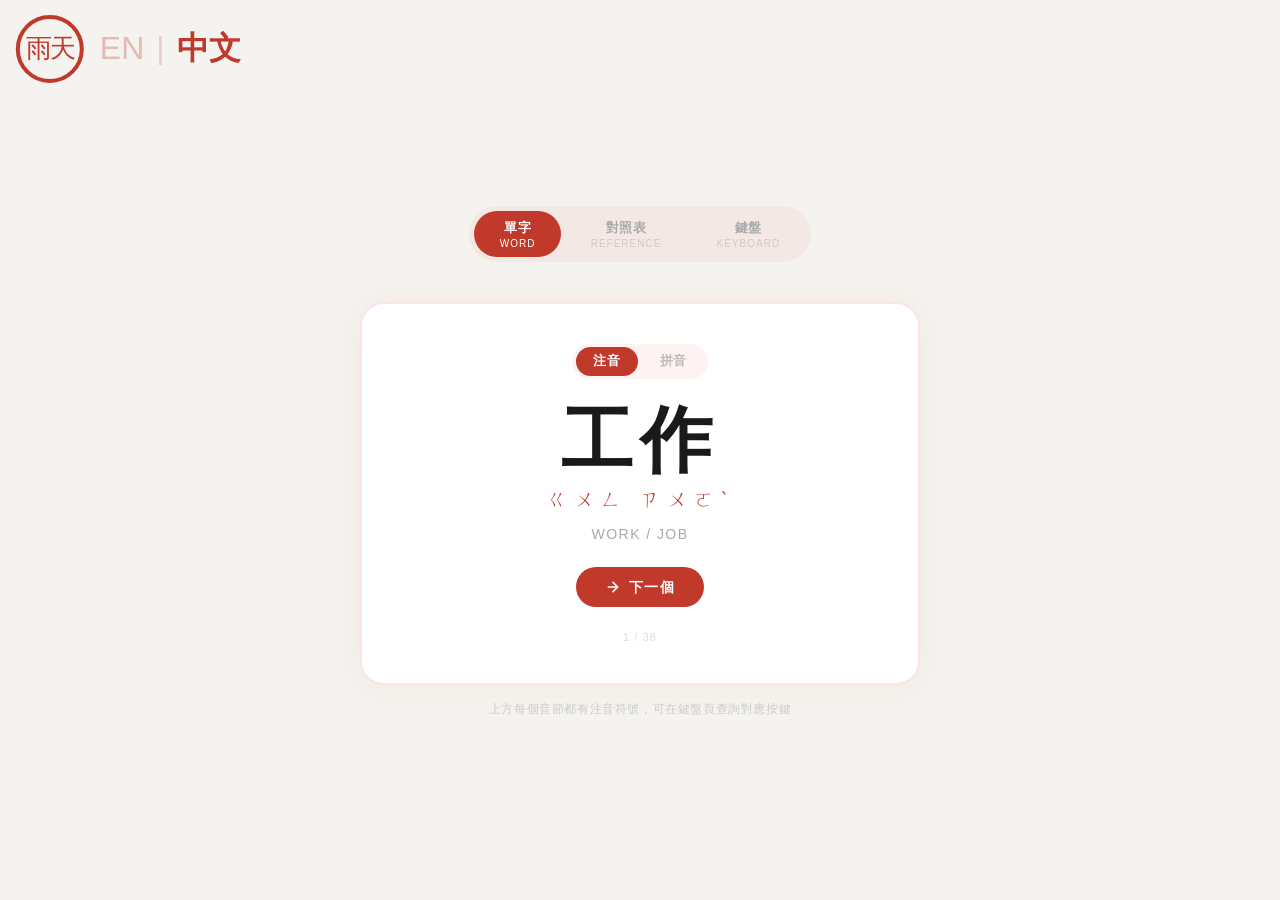
==== learn.html @ 0af5fc75 "changes 2, added learning" ====
<!DOCTYPE html>
<html lang="zh-TW">
<head>
  <meta charset="UTF-8" />
  <meta name="viewport" content="width=device-width, initial-scale=1.0" />
  <title>雨天 — Learn</title>
  <link rel="stylesheet" href="style.css" />
  <link rel="stylesheet" href="learn.css" />
</head>
<body>
  <script>
    if (sessionStorage.getItem('theme') === 'dark') document.body.classList.add('dark');
  </script>

  <div id="app">

    <!-- ── TOP NAV ── -->
    <div id="topnav" class="topnav-scaled">
      <a href="index.html" id="logo-mark">雨天</a>
      <div id="lang-toggle">
        <span id="toggle-en">EN</span>
        <span class="divider">|</span>
        <span id="toggle-zh">中文</span>
      </div>
    </div>

    <!-- ── SECTION TABS ── -->
    <nav id="learn-tabs">
      <button class="tab-btn active" data-tab="word">
        <span class="tab-zh">單字</span>
        <span class="tab-en">Word</span>
      </button>
      <button class="tab-btn" data-tab="table">
        <span class="tab-zh">對照表</span>
        <span class="tab-en">Reference</span>
      </button>
      <button class="tab-btn" data-tab="keyboard">
        <span class="tab-zh">鍵盤</span>
        <span class="tab-en">Keyboard</span>
      </button>
    </nav>

    <!-- ══════════════════════════════════════
         TAB 1 — WORD EXPLORER
    ══════════════════════════════════════ -->
    <section id="tab-word" class="tab-panel active">

      <div id="word-card">

        <div id="word-notation-toggle">
          <button class="notation-btn active" data-mode="zhuyin">注音</button>
          <button class="notation-btn" data-mode="pinyin">拼音</button>
        </div>

        <div id="word-display-area">
          <div id="word-chars"></div>
          <div id="word-notation"></div>
          <div id="word-meaning"></div>
        </div>

        <div id="word-actions">
          <button id="btn-next-word">
            <svg width="16" height="16" viewBox="0 0 24 24" fill="none" stroke="currentColor" stroke-width="2.5" stroke-linecap="round" stroke-linejoin="round"><path d="M5 12h14M12 5l7 7-7 7"/></svg>
            <span id="next-label">Next Word</span>
          </button>
        </div>

        <div id="word-counter"></div>
      </div>

      <!-- mini zhuyin key legend below card -->
      <div id="word-hint">
        <span id="word-hint-label">Each syllable shown above has a Zhuyin symbol — find it on the keyboard tab</span>
      </div>

    </section>

    <!-- ══════════════════════════════════════
         TAB 2 — ZHUYIN ↔ QWERTY TABLE
    ══════════════════════════════════════ -->
    <section id="tab-table" class="tab-panel">

      <div id="table-header">
        <h2 id="table-title">注音 / QWERTY Reference</h2>
        <p id="table-subtitle">Every Zhuyin symbol and its keyboard key</p>
      </div>

      <div id="zhuyin-table-wrap">

        <div class="zy-group">
          <div class="zy-group-label" id="label-initials">Initials 聲母</div>
          <div class="zy-grid" id="grid-initials"></div>
        </div>

        <div class="zy-group">
          <div class="zy-group-label" id="label-medials">Medials 介母</div>
          <div class="zy-grid" id="grid-medials"></div>
        </div>

        <div class="zy-group">
          <div class="zy-group-label" id="label-finals">Finals 韻母</div>
          <div class="zy-grid" id="grid-finals"></div>
        </div>

        <div class="zy-group">
          <div class="zy-group-label" id="label-tones">Tones 聲調</div>
          <div class="zy-grid" id="grid-tones"></div>
        </div>

      </div>
    </section>

    <!-- ══════════════════════════════════════
         TAB 3 — KEYBOARD OVERLAY
    ══════════════════════════════════════ -->
    <section id="tab-keyboard" class="tab-panel">

      <div id="keyboard-header">
        <h2 id="kb-title">Zhuyin Keyboard Layout</h2>
        <p id="kb-subtitle">Standard Zhuyin input — as seen on a Taiwanese keyboard</p>
      </div>

      <div id="keyboard-wrap">
        <div id="keyboard"></div>
      </div>

      <div id="kb-legend">
        <span class="kb-legend-item"><span class="kb-dot kb-dot-zh"></span><span id="legend-zh">Zhuyin</span></span>
        <span class="kb-legend-item"><span class="kb-dot kb-dot-qwerty"></span><span id="legend-qwerty">QWERTY</span></span>
        <span class="kb-legend-item"><span class="kb-dot kb-dot-tone"></span><span id="legend-tone">Tone key</span></span>
      </div>

    </section>

  </div><!-- /#app -->

  <script src="learn.js"></script>
</body>
</html>
---- style.css ----
/* ─────────────────────────────────────────────
   1. RESET
───────────────────────────────────────────── */
* {
  margin: 0;
  padding: 0;
  box-sizing: border-box;
}

body {
  background: #f5f3ef;
  font-family: -apple-system, BlinkMacSystemFont, "Segoe UI", sans-serif;
}

/* ─────────────────────────────────────────────
   2. APP CONTAINER
───────────────────────────────────────────── */
#app {
  min-height: 100vh;
  background: #f5f3ef;
  display: flex;
  flex-direction: column;
  align-items: center;
  justify-content: center;
  position: relative;
  overflow: clip;
  width: 100%;
}

/* ─────────────────────────────────────────────
   3. TOP NAV (logo + language toggle, top left)
───────────────────────────────────────────── */
#topnav {
  position: absolute;
  top: 2rem;
  left: 4.5rem;
  display: flex;
  align-items: center;
  gap: 0.5rem;
  z-index: 10;
}

#topnav.topnav-scaled {
  scale: 2; /*1.5*/
}
#logo-mark {
  width: 34px;
  height: 34px;
  border: 2px solid #c0392b;
  border-radius: 50%;
  display: flex;
  align-items: center;
  justify-content: center;
  font-size: 13px;
  color: #c0392b;
  font-weight: 500;
  letter-spacing: -1px;
  text-decoration: none;
}

#lang-toggle {
  color: #c0392b;  /* add this if missing */
  cursor: pointer;
  display: flex;
  align-items: center;
  user-select: none;
}

#lang-toggle span:not(.divider) {
  opacity: 0.3;
  transition: opacity 0.2s ease, transform 0.2s ease;
  display: inline-block;
}

#lang-toggle span.active {
  opacity: 1;
  font-weight: 700;
}

#lang-toggle .divider {
  margin: 0 6px;
  opacity: 0.2;
  cursor: default;
}

#lang-toggle span:not(.active):not(.divider):hover {
  opacity: 0.65;
  transform: translateY(-2px);
}
/* ─────────────────────────────────────────────
   4. SETTINGS BUTTON (gear icon, top right)
───────────────────────────────────────────── */
#btn-settings {
  position: fixed;
  top: 1.5rem;
  right: 2.5rem;
  background: transparent;
  border: none;
  cursor: pointer;
  z-index: 999;
  padding: 0.4rem;
  display: flex;
  align-items: center;
  justify-content: center;
  transition: transform 0.2s ease;
  scale: 1.5;
}

#btn-settings svg {
  width: 26px;
  height: 26px;
  pointer-events: none;
  transition: transform 0.2s ease;
}

#btn-settings:hover {
  background: transparent;
}

#btn-settings:hover svg {
  transform: /*scale(1.35)*/ rotate(90deg);
}

/* ─────────────────────────────────────────────
   5. SETTINGS MENU (dropdown panel)
───────────────────────────────────────────── */
#settings-menu {
  position: fixed;
  top: 4.5rem;
  right: 2.5rem;
  background: white;
  border: 3.5px solid #c0392b;
  border-radius: 16px;
  padding: 0.75rem 1rem;
  z-index: 998;
  min-width: 180px;
  display: none;
  flex-direction: column;
  gap: 0.5rem;
}

#settings-menu.open {
  display: flex;
}

.settings-item {
  display: flex;
  align-items: center;
  justify-content: space-between;
  font-size: 13px;
  font-family: -apple-system, BlinkMacSystemFont, "Segoe UI", sans-serif;
  color: #c0392b;
  font-weight: 500;
  letter-spacing: 0.05em;
}

/* ─────────────────────────────────────────────
   6. TOGGLE SWITCH (inside settings menu)
───────────────────────────────────────────── */
.toggle {
  position: relative;
  display: inline-block;
  width: 36px;
  height: 20px;
}

.toggle input {
  opacity: 0;
  width: 0;
  height: 0;
}

.slider {
  position: absolute;
  cursor: pointer;
  top: 0; left: 0; right: 0; bottom: 0;
  background: #ddd;
  border-radius: 20px;
  transition: 0.2s;
}

.slider:before {
  position: absolute;
  content: "";
  height: 14px;
  width: 14px;
  left: 3px;
  bottom: 3px;
  background: white;
  border-radius: 50%;
  transition: 0.2s;
}

.toggle input:checked + .slider {
  background: #c0392b;
}

.toggle input:checked + .slider:before {
  transform: translateX(16px);
}

/* ─────────────────────────────────────────────
   7. CENTER CONTENT (title + subtitle)
───────────────────────────────────────────── */
#center {
  display: flex;
  flex-direction: column;
  align-items: center;
  gap: 0.65rem;
  z-index: 5;
  scale: 1.65;
}

#title-line {
  font-size: clamp(5.5rem, 9vw, 15.5rem);
  font-weight: 700;
  color: #c0392b;
  letter-spacing: -0.01em;
  line-height: 1;
  display: flex;
  align-items: center;
  min-height: 1.1em;
}

#cursor {
  display: inline-block;
  width: 3px;
  height: 1em;
  background: #c0392b;
  margin-left: 4px;
  animation: blink 0.9s step-end infinite;
  vertical-align: middle;
}

@keyframes blink {
  0%, 100% { opacity: 1; }
  50%       { opacity: 0; }
}

#subtitle {
  font-size: clamp(0.78rem, 1.5vw, 1.32rem);
  color: #888;
  letter-spacing: 0.12em;
  text-transform: uppercase;
  font-weight: 400;
  margin-top: 0.1rem;
}

/* ─────────────────────────────────────────────
   8. LEARN / WRITE SPLIT BUTTON
───────────────────────────────────────────── */
#action-btn {
  display: flex;
  border: 2px solid white;
  border-radius: 60px;
  overflow: hidden;
  background: #c0392b;
  margin-top: 1.2rem;
}

.btn-half {
  padding: 0.75rem 2.8rem;
  font-size: clamp(0.85rem, 1.5vw, 1rem);
  font-weight: 600;
  color: white;
  background: transparent;
  border: none;
  cursor: pointer;
  letter-spacing: 0.13em;
  text-transform: uppercase;
  transition: background 0.18s;
}

.btn-half:hover  { background: rgba(255, 255, 255, 0.15); }
.btn-half:active { background: rgba(255, 255, 255, 0.25); }

.btn-divider {
  width: 2px;
  background: rgba(255, 255, 255, 0.6);
  flex-shrink: 0;
}

/* ─────────────────────────────────────────────
   9. DANMAKU — floating background phrases
   injected by main.js, travel right to left
───────────────────────────────────────────── */
.float-phrase {
  position: absolute;
  white-space: nowrap;
  font-size: 2.5rem;
  color: black;
  font-weight: 400;
  pointer-events: none;
  z-index: 1;
  left: 0;
}
/* ─────────────────────────────────────────────
   10. DARK MODE
───────────────────────────────────────────── */
body.dark {
  background: #1a1a1a;
}

body.dark #app {
  background: #1a1a1a;
}

body.dark #logo-mark {
  border-color: #e05a4a;
  color: #e05a4a;
}

body.dark #lang-toggle {
  color: #e05a4a;
}

body.dark #btn-settings svg {
  stroke: #e05a4a;
}

body.dark #settings-menu {
  background: #2a2a2a;
  border-color: #e05a4a;
}

body.dark .settings-item {
  color: #e05a4a;
}

body.dark #title-line {
  color: #e05a4a;
}

body.dark #cursor {
  background: #e05a4a;
}

body.dark #subtitle {
  color: #666;
}

body.dark #action-btn {
  background: #e05a4a;
  border-color: #1a1a1a;
}

body.dark .float-phrase {
  color: #fff;
}

body.dark #center {
  color: #e05a4a;
}
body.dark #lang-toggle span.active {
  color: #e05a4a;
}
/* ─────────────────────────────────────────────
   11. SETTINGS EXTRAS
───────────────────────────────────────────── */
.settings-item-col {
  flex-direction: column;
  align-items: flex-start;
  gap: 0.5rem;
}

#timer-pills {
  display: flex;
  gap: 0.4rem;
}

.timer-pill {
  padding: 0.2rem 0.6rem;
  font-size: 12px;
  font-weight: 500;
  border: 1.5px solid #ddd;
  border-radius: 20px;
  background: transparent;
  color: #aaa;
  cursor: pointer;
  transition: all 0.18s;
}

.timer-pill.active {
  border-color: #c0392b;
  color: #c0392b;
}

.timer-pill:hover {
  border-color: #c0392b;
  color: #c0392b;
}

body.dark .timer-pill {
  border-color: #444;
  color: #666;
}

body.dark .timer-pill.active {
  border-color: #e05a4a;
  color: #e05a4a;
}
---- learn.css ----
/* ─────────────────────────────────────────────
   learn.css  —  雨天 Learn Page
───────────────────────────────────────────── */

/* ── 1. PAGE LAYOUT ── */
#app {
  min-height: 100vh;
  display: flex;
  flex-direction: column;
  align-items: center;
  padding-bottom: 4rem;
}

/* ── 2. SECTION TABS ── */
#learn-tabs {
  display: flex;
  gap: 0.25rem;
  margin-top: 5.5rem;
  margin-bottom: 2.5rem;
  background: rgba(192, 57, 43, 0.06);
  border-radius: 60px;
  padding: 0.3rem;
}

.tab-btn {
  background: transparent;
  border: none;
  border-radius: 50px;
  padding: 0.5rem 1.6rem;
  cursor: pointer;
  display: flex;
  flex-direction: column;
  align-items: center;
  gap: 1px;
  transition: background 0.18s, color 0.18s;
}

.tab-btn .tab-zh {
  font-size: 13px;
  font-weight: 600;
  color: #aaa;
  letter-spacing: 0.05em;
  transition: color 0.18s;
}

.tab-btn .tab-en {
  font-size: 10px;
  font-weight: 400;
  color: #ccc;
  letter-spacing: 0.1em;
  text-transform: uppercase;
  transition: color 0.18s;
}

.tab-btn.active {
  background: #c0392b;
}

.tab-btn.active .tab-zh,
.tab-btn.active .tab-en {
  color: white;
}

.tab-btn:not(.active):hover .tab-zh { color: #c0392b; }
.tab-btn:not(.active):hover .tab-en { color: #c0392b; }

/* ── 3. TAB PANELS ── */
.tab-panel {
  display: none;
  width: 100%;
  max-width: 900px;
  padding: 0 1.5rem;
  animation: fadeUp 0.25s ease;
}

.tab-panel.active {
  display: flex;
  flex-direction: column;
  align-items: center;
}

@keyframes fadeUp {
  from { opacity: 0; transform: translateY(12px); }
  to   { opacity: 1; transform: translateY(0); }
}

/* ══════════════════════════════════════
   TAB 1 — WORD EXPLORER
══════════════════════════════════════ */

#word-card {
  background: white;
  border-radius: 24px;
  border: 2px solid rgba(192, 57, 43, 0.12);
  padding: 2.5rem 3rem;
  display: flex;
  flex-direction: column;
  align-items: center;
  gap: 1.5rem;
  width: 100%;
  max-width: 560px;
  position: relative;
  box-shadow: 0 2px 32px rgba(192, 57, 43, 0.06);
}

/* notation toggle */
#word-notation-toggle {
  display: flex;
  gap: 0.25rem;
  background: rgba(192, 57, 43, 0.06);
  border-radius: 50px;
  padding: 0.2rem;
}

.notation-btn {
  background: transparent;
  border: none;
  padding: 0.35rem 1.1rem;
  border-radius: 40px;
  font-size: 13px;
  font-weight: 600;
  color: #bbb;
  cursor: pointer;
  letter-spacing: 0.05em;
  transition: all 0.18s;
}

.notation-btn.active {
  background: #c0392b;
  color: white;
}

.notation-btn:not(.active):hover { color: #c0392b; }

/* word display */
#word-display-area {
  display: flex;
  flex-direction: column;
  align-items: center;
  gap: 0.6rem;
  min-height: 140px;
  justify-content: center;
}

#word-chars {
  font-size: 4.5rem;
  font-weight: 700;
  color: #1a1a1a;
  letter-spacing: 0.1em;
  line-height: 1;
  transition: opacity 0.2s;
}

#word-notation {
  font-size: 1.25rem;
  color: #c0392b;
  font-weight: 500;
  letter-spacing: 0.35em;
  transition: opacity 0.2s;
}

#word-meaning {
  font-size: 0.88rem;
  color: #aaa;
  letter-spacing: 0.1em;
  text-transform: uppercase;
  font-weight: 400;
  margin-top: 0.25rem;
}

/* actions */
#word-actions {
  display: flex;
  gap: 0.75rem;
}

#btn-next-word {
  display: flex;
  align-items: center;
  gap: 0.5rem;
  padding: 0.65rem 1.8rem;
  background: #c0392b;
  color: white;
  border: none;
  border-radius: 50px;
  font-size: 0.88rem;
  font-weight: 600;
  letter-spacing: 0.1em;
  text-transform: uppercase;
  cursor: pointer;
  transition: background 0.18s, transform 0.12s;
}

#btn-next-word:hover  { background: #a93226; }
#btn-next-word:active { transform: scale(0.97); }

#word-counter {
  font-size: 11px;
  color: #ddd;
  letter-spacing: 0.1em;
}

#word-hint {
  margin-top: 1rem;
  font-size: 12px;
  color: #ccc;
  letter-spacing: 0.05em;
  text-align: center;
  max-width: 420px;
}

/* ══════════════════════════════════════
   TAB 2 — REFERENCE TABLE
══════════════════════════════════════ */

#table-header {
  text-align: center;
  margin-bottom: 2rem;
}

#table-title {
  font-size: 1.4rem;
  font-weight: 700;
  color: #c0392b;
  letter-spacing: 0.05em;
}

#table-subtitle {
  font-size: 12px;
  color: #bbb;
  letter-spacing: 0.12em;
  text-transform: uppercase;
  margin-top: 0.4rem;
}

#zhuyin-table-wrap {
  display: flex;
  flex-direction: column;
  gap: 2rem;
  width: 100%;
}

.zy-group {
  display: flex;
  flex-direction: column;
  gap: 0.75rem;
}

.zy-group-label {
  font-size: 11px;
  font-weight: 600;
  letter-spacing: 0.2em;
  text-transform: uppercase;
  color: #c0392b;
  opacity: 0.6;
  padding-left: 0.25rem;
  border-left: 2px solid #c0392b;
  padding-left: 0.6rem;
}

.zy-grid {
  display: flex;
  flex-wrap: wrap;
  gap: 0.5rem;
}

.zy-cell {
  display: flex;
  flex-direction: column;
  align-items: center;
  justify-content: center;
  width: 58px;
  height: 64px;
  background: white;
  border: 1.5px solid rgba(192, 57, 43, 0.1);
  border-radius: 10px;
  cursor: default;
  transition: border-color 0.15s, transform 0.12s, box-shadow 0.15s;
  gap: 2px;
}

.zy-cell:hover {
  border-color: #c0392b;
  transform: translateY(-2px);
  box-shadow: 0 4px 12px rgba(192, 57, 43, 0.12);
}

.zy-sym {
  font-size: 1.4rem;
  font-weight: 700;
  color: #c0392b;
  line-height: 1;
}

.zy-key {
  font-size: 11px;
  font-weight: 600;
  color: #bbb;
  letter-spacing: 0.05em;
  font-family: 'Courier New', monospace;
}

.zy-cell.tone-cell .zy-sym {
  font-size: 1.1rem;
}

/* ══════════════════════════════════════
   TAB 3 — KEYBOARD VISUAL
══════════════════════════════════════ */

#keyboard-header {
  text-align: center;
  margin-bottom: 2rem;
}

#kb-title {
  font-size: 1.4rem;
  font-weight: 700;
  color: #c0392b;
}

#kb-subtitle {
  font-size: 12px;
  color: #bbb;
  letter-spacing: 0.12em;
  text-transform: uppercase;
  margin-top: 0.4rem;
}

#keyboard-wrap {
  width: 100%;
  overflow-x: auto;
  display: flex;
  justify-content: center;
  padding-bottom: 0.5rem;
}

#keyboard {
  display: flex;
  flex-direction: column;
  gap: 6px;
  min-width: fit-content;
}

.kb-row {
  display: flex;
  gap: 6px;
  justify-content: center;
}

.kb-key {
  display: flex;
  flex-direction: column;
  align-items: center;
  justify-content: center;
  width: 56px;
  height: 56px;
  background: white;
  border: 1.5px solid rgba(192, 57, 43, 0.12);
  border-radius: 8px;
  gap: 1px;
  transition: border-color 0.15s, transform 0.12s, box-shadow 0.15s;
  cursor: default;
  position: relative;
}

.kb-key:hover {
  border-color: #c0392b;
  transform: translateY(-2px);
  box-shadow: 0 4px 12px rgba(192, 57, 43, 0.12);
}

.kb-key.wide { width: 80px; }
.kb-key.wider { width: 96px; }
.kb-key.space-key { width: 260px; }

.kb-key .kk-zh {
  font-size: 13px;
  font-weight: 700;
  color: #c0392b;
  line-height: 1;
}

.kb-key .kk-qwerty {
  font-size: 10px;
  font-weight: 500;
  color: #bbb;
  font-family: 'Courier New', monospace;
  letter-spacing: 0.03em;
}

.kb-key.tone-key {
  background: rgba(192, 57, 43, 0.04);
  border-color: rgba(192, 57, 43, 0.22);
}

.kb-key.tone-key .kk-zh {
  font-size: 15px;
}

.kb-key.empty-key {
  background: transparent;
  border-color: transparent;
  pointer-events: none;
}

/* legend */
#kb-legend {
  display: flex;
  gap: 1.5rem;
  margin-top: 1.5rem;
  align-items: center;
}

.kb-legend-item {
  display: flex;
  align-items: center;
  gap: 0.4rem;
  font-size: 12px;
  color: #aaa;
  letter-spacing: 0.05em;
}

.kb-dot {
  width: 10px;
  height: 10px;
  border-radius: 50%;
  flex-shrink: 0;
}

.kb-dot-zh     { background: #c0392b; }
.kb-dot-qwerty { background: #bbb; }
.kb-dot-tone   { background: rgba(192, 57, 43, 0.35); border: 1.5px solid #c0392b; }

/* ══════════════════════════════════════
   DARK MODE
══════════════════════════════════════ */
body.dark #learn-tabs {
  background: rgba(224, 90, 74, 0.1);
}

body.dark .tab-btn .tab-zh { color: #555; }
body.dark .tab-btn .tab-en { color: #444; }
body.dark .tab-btn.active { background: #e05a4a; }
body.dark .tab-btn:not(.active):hover .tab-zh,
body.dark .tab-btn:not(.active):hover .tab-en { color: #e05a4a; }

/* word card dark */
body.dark #word-card {
  background: #242424;
  border-color: rgba(224, 90, 74, 0.15);
  box-shadow: none;
}
body.dark #word-notation-toggle { background: rgba(224, 90, 74, 0.1); }
body.dark .notation-btn { color: #555; }
body.dark .notation-btn.active { background: #e05a4a; color: white; }
body.dark .notation-btn:not(.active):hover { color: #e05a4a; }
body.dark #word-chars { color: #eee; }
body.dark #word-notation { color: #e05a4a; }
body.dark #word-meaning { color: #555; }
body.dark #btn-next-word { background: #e05a4a; }
body.dark #btn-next-word:hover { background: #c0392b; }
body.dark #word-counter { color: #333; }
body.dark #word-hint { color: #444; }

/* table dark */
body.dark #table-title { color: #e05a4a; }
body.dark #table-subtitle { color: #444; }
body.dark .zy-group-label { color: #e05a4a; border-color: #e05a4a; }
body.dark .zy-cell {
  background: #242424;
  border-color: rgba(224, 90, 74, 0.12);
}
body.dark .zy-cell:hover { border-color: #e05a4a; box-shadow: 0 4px 12px rgba(224, 90, 74, 0.12); }
body.dark .zy-sym { color: #e05a4a; }
body.dark .zy-key { color: #555; }

/* keyboard dark */
body.dark #kb-title { color: #e05a4a; }
body.dark #kb-subtitle { color: #444; }
body.dark .kb-key {
  background: #242424;
  border-color: rgba(224, 90, 74, 0.12);
}
body.dark .kb-key:hover { border-color: #e05a4a; box-shadow: 0 4px 12px rgba(224, 90, 74, 0.12); }
body.dark .kb-key .kk-zh { color: #e05a4a; }
body.dark .kb-key .kk-qwerty { color: #555; }
body.dark .kb-key.tone-key { background: rgba(224, 90, 74, 0.08); border-color: rgba(224, 90, 74, 0.28); }
body.dark .kb-legend-item { color: #555; }
body.dark .kb-dot-qwerty { background: #555; }
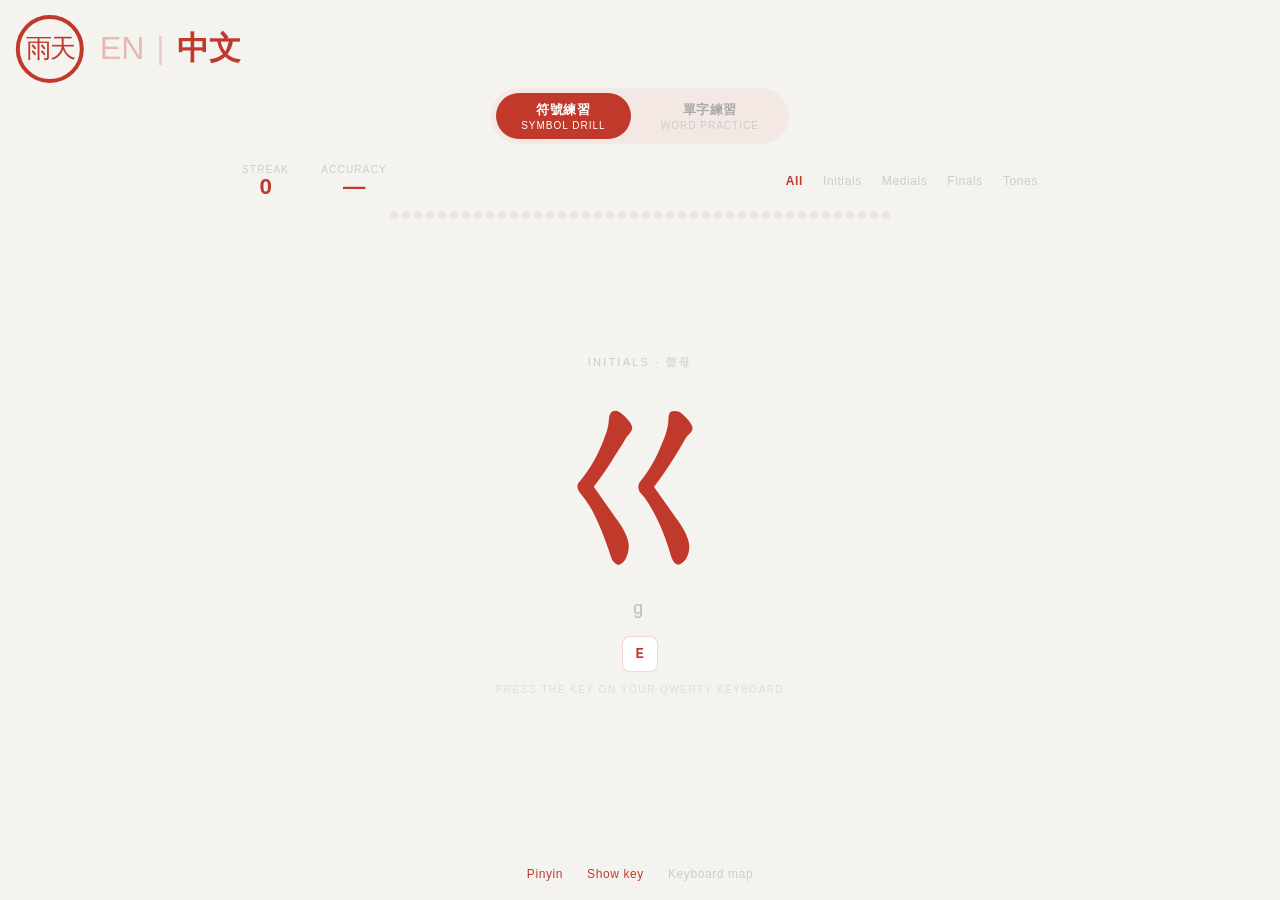
==== commit 0c13566a: "n nmb b" ====
--- a/learn.html
+++ b/learn.html
@@ -14,7 +14,6 @@
 
   <div id="app">
 
-    <!-- ── TOP NAV ── -->
     <div id="topnav" class="topnav-scaled">
       <a href="index.html" id="logo-mark">雨天</a>
       <div id="lang-toggle">
@@ -24,116 +23,108 @@
       </div>
     </div>
 
-    <!-- ── SECTION TABS ── -->
     <nav id="learn-tabs">
-      <button class="tab-btn active" data-tab="word">
-        <span class="tab-zh">單字</span>
-        <span class="tab-en">Word</span>
+      <button class="tab-btn active" data-tab="drill">
+        <span class="tab-zh">符號練習</span>
+        <span class="tab-en">Symbol Drill</span>
       </button>
-      <button class="tab-btn" data-tab="table">
-        <span class="tab-zh">對照表</span>
-        <span class="tab-en">Reference</span>
-      </button>
-      <button class="tab-btn" data-tab="keyboard">
-        <span class="tab-zh">鍵盤</span>
-        <span class="tab-en">Keyboard</span>
+      <button class="tab-btn" data-tab="words">
+        <span class="tab-zh">單字練習</span>
+        <span class="tab-en">Word Practice</span>
       </button>
     </nav>
 
-    <!-- ══════════════════════════════════════
-         TAB 1 — WORD EXPLORER
-    ══════════════════════════════════════ -->
-    <section id="tab-word" class="tab-panel active">
-
-      <div id="word-card">
-
-        <div id="word-notation-toggle">
-          <button class="notation-btn active" data-mode="zhuyin">注音</button>
-          <button class="notation-btn" data-mode="pinyin">拼音</button>
+    <!-- SYMBOL DRILL -->
+    <section id="tab-drill" class="tab-panel active">
+      <div id="drill-header">
+        <div id="drill-stats">
+          <div class="drill-stat">
+            <span class="drill-stat-label" id="lbl-streak">Streak</span>
+            <span class="drill-stat-value" id="drill-streak">0</span>
+          </div>
+          <div class="drill-stat">
+            <span class="drill-stat-label" id="lbl-accuracy">Accuracy</span>
+            <span class="drill-stat-value" id="drill-accuracy">—</span>
+          </div>
         </div>
-
-        <div id="word-display-area">
-          <div id="word-chars"></div>
-          <div id="word-notation"></div>
-          <div id="word-meaning"></div>
+        <div id="drill-group-nav">
+          <span class="group-link active" data-filter="all" id="glink-all">All</span>
+          <span class="group-link" data-filter="initials" id="glink-initials">Initials</span>
+          <span class="group-link" data-filter="medials" id="glink-medials">Medials</span>
+          <span class="group-link" data-filter="finals" id="glink-finals">Finals</span>
+          <span class="group-link" data-filter="tones" id="glink-tones">Tones</span>
         </div>
-
-        <div id="word-actions">
-          <button id="btn-next-word">
-            <svg width="16" height="16" viewBox="0 0 24 24" fill="none" stroke="currentColor" stroke-width="2.5" stroke-linecap="round" stroke-linejoin="round"><path d="M5 12h14M12 5l7 7-7 7"/></svg>
-            <span id="next-label">Next Word</span>
-          </button>
-        </div>
-
-        <div id="word-counter"></div>
       </div>
 
-      <!-- mini zhuyin key legend below card -->
-      <div id="word-hint">
-        <span id="word-hint-label">Each syllable shown above has a Zhuyin symbol — find it on the keyboard tab</span>
+      <div id="drill-mastery-row"></div>
+
+      <div id="drill-main">
+        <div id="drill-card">
+          <div id="drill-category-tag"></div>
+          <div id="drill-symbol">ㄅ</div>
+          <div id="drill-pinyin-hint">b</div>
+          <div id="drill-expected-key"></div>
+          <div id="drill-instruction">Press the key on your QWERTY keyboard</div>
+          <div id="drill-feedback"></div>
+        </div>
       </div>
 
-    </section>
-
-    <!-- ══════════════════════════════════════
-         TAB 2 — ZHUYIN ↔ QWERTY TABLE
-    ══════════════════════════════════════ -->
-    <section id="tab-table" class="tab-panel">
-
-      <div id="table-header">
-        <h2 id="table-title">注音 / QWERTY Reference</h2>
-        <p id="table-subtitle">Every Zhuyin symbol and its keyboard key</p>
+      <div id="drill-toggles">
+        <button class="toggle-btn active" id="btn-show-pinyin">Pinyin</button>
+        <button class="toggle-btn active" id="btn-show-key">Show key</button>
+        <button class="toggle-btn" id="btn-show-keyboard">Keyboard map</button>
       </div>
 
-      <div id="zhuyin-table-wrap">
-
-        <div class="zy-group">
-          <div class="zy-group-label" id="label-initials">Initials 聲母</div>
-          <div class="zy-grid" id="grid-initials"></div>
-        </div>
-
-        <div class="zy-group">
-          <div class="zy-group-label" id="label-medials">Medials 介母</div>
-          <div class="zy-grid" id="grid-medials"></div>
-        </div>
-
-        <div class="zy-group">
-          <div class="zy-group-label" id="label-finals">Finals 韻母</div>
-          <div class="zy-grid" id="grid-finals"></div>
-        </div>
-
-        <div class="zy-group">
-          <div class="zy-group-label" id="label-tones">Tones 聲調</div>
-          <div class="zy-grid" id="grid-tones"></div>
-        </div>
-
+      <div id="drill-keyboard-hint" class="hint-hidden">
+        <div id="drill-kb"></div>
       </div>
     </section>
 
-    <!-- ══════════════════════════════════════
-         TAB 3 — KEYBOARD OVERLAY
-    ══════════════════════════════════════ -->
-    <section id="tab-keyboard" class="tab-panel">
-
-      <div id="keyboard-header">
-        <h2 id="kb-title">Zhuyin Keyboard Layout</h2>
-        <p id="kb-subtitle">Standard Zhuyin input — as seen on a Taiwanese keyboard</p>
+    <!-- WORD PRACTICE -->
+    <section id="tab-words" class="tab-panel">
+      <div id="word-header">
+        <div id="hsk-pills">
+          <button class="hsk-pill active" data-hsk="1">HSK 1</button>
+          <button class="hsk-pill" data-hsk="2">HSK 2</button>
+          <button class="hsk-pill" data-hsk="3">HSK 3</button>
+        </div>
+        <div id="word-progress-wrap">
+          <div id="word-progress-bar"><div id="word-progress-fill"></div></div>
+          <span id="word-progress-label">0 / 0</span>
+        </div>
+        <div id="word-toggles">
+          <button class="toggle-btn active" id="btn-show-zhuyin">Zhuyin</button>
+          <button class="toggle-btn active" id="btn-show-keys">Key sequence</button>
+        </div>
       </div>
 
-      <div id="keyboard-wrap">
-        <div id="keyboard"></div>
+      <div id="word-main">
+        <div id="word-card">
+          <div id="word-chars-row"></div>
+          <div id="word-key-sequence"></div>
+          <div id="word-meaning-label"></div>
+          <div id="word-feedback"></div>
+          <input id="word-input" type="text"
+            autocomplete="off" autocorrect="off" autocapitalize="off" spellcheck="false"
+            placeholder="Type the word..." />
+          <div id="word-hint-label">Enable your zhuyin input method</div>
+        </div>
       </div>
 
-      <div id="kb-legend">
-        <span class="kb-legend-item"><span class="kb-dot kb-dot-zh"></span><span id="legend-zh">Zhuyin</span></span>
-        <span class="kb-legend-item"><span class="kb-dot kb-dot-qwerty"></span><span id="legend-qwerty">QWERTY</span></span>
-        <span class="kb-legend-item"><span class="kb-dot kb-dot-tone"></span><span id="legend-tone">Tone key</span></span>
+      <div id="word-score-screen" class="hint-hidden">
+        <div id="word-score-card">
+          <div id="score-title">Session Complete</div>
+          <div id="score-number"></div>
+          <div id="score-pct"></div>
+          <div id="score-buttons">
+            <button id="btn-try-again">Try Again</button>
+            <button id="btn-next-level">Next Level</button>
+          </div>
+        </div>
       </div>
-
     </section>
 
-  </div><!-- /#app -->
-
+  </div>
   <script src="learn.js"></script>
 </body>
-</html>
+</html>
--- a/style.css
+++ b/style.css
@@ -206,13 +206,14 @@
   display: flex;
   flex-direction: column;
   align-items: center;
-  gap: 0.65rem;
+  gap: 0.6rem; 
   z-index: 5;
-  scale: 1.65;
+  scale: 1.4; /* Split the difference between 1.2 and 1.65 */
 }
 
 #title-line {
-  font-size: clamp(5.5rem, 9vw, 15.5rem);
+  /* Increased the ceiling to 12.5rem and the scaling factor to 8vw */
+  font-size: clamp(4.5rem, 8vw, 12.5rem); 
   font-weight: 700;
   color: #c0392b;
   letter-spacing: -0.01em;
@@ -224,28 +225,23 @@
 
 #cursor {
   display: inline-block;
-  width: 3px;
-  height: 1em;
+  width: 2.5px; /* Slightly thicker to match the 1.4 scale */
+  height: 0.95em;
   background: #c0392b;
   margin-left: 4px;
   animation: blink 0.9s step-end infinite;
   vertical-align: middle;
 }
 
-@keyframes blink {
-  0%, 100% { opacity: 1; }
-  50%       { opacity: 0; }
-}
-
 #subtitle {
-  font-size: clamp(0.78rem, 1.5vw, 1.32rem);
+  /* Increased slightly for better legibility */
+  font-size: clamp(0.75rem, 1.4vw, 1.2rem);
   color: #888;
   letter-spacing: 0.12em;
   text-transform: uppercase;
   font-weight: 400;
   margin-top: 0.1rem;
 }
-
 /* ─────────────────────────────────────────────
    8. LEARN / WRITE SPLIT BUTTON
 ───────────────────────────────────────────── */
--- a/learn.css
+++ b/learn.css
@@ -1,25 +1,24 @@
 /* ─────────────────────────────────────────────
-   learn.css  —  雨天 Learn Page
+   learn.css — 雨天 Learn Page
 ───────────────────────────────────────────── */
 
-/* ── 1. PAGE LAYOUT ── */
 #app {
   min-height: 100vh;
   display: flex;
   flex-direction: column;
   align-items: center;
-  padding-bottom: 4rem;
-}
-
-/* ── 2. SECTION TABS ── */
+}
+
+/* ── TABS ── */
 #learn-tabs {
   display: flex;
   gap: 0.25rem;
   margin-top: 5.5rem;
-  margin-bottom: 2.5rem;
-  background: rgba(192, 57, 43, 0.06);
+  background: rgba(192,57,43,0.06);
   border-radius: 60px;
   padding: 0.3rem;
+  z-index: 10;
+  flex-shrink: 0;
 }
 
 .tab-btn {
@@ -32,7 +31,7 @@
   flex-direction: column;
   align-items: center;
   gap: 1px;
-  transition: background 0.18s, color 0.18s;
+  transition: background 0.18s;
 }
 
 .tab-btn .tab-zh {
@@ -45,446 +44,640 @@
 
 .tab-btn .tab-en {
   font-size: 10px;
-  font-weight: 400;
   color: #ccc;
   letter-spacing: 0.1em;
   text-transform: uppercase;
   transition: color 0.18s;
 }
 
-.tab-btn.active {
-  background: #c0392b;
-}
-
+.tab-btn.active { background: #c0392b; }
 .tab-btn.active .tab-zh,
-.tab-btn.active .tab-en {
-  color: white;
-}
-
-.tab-btn:not(.active):hover .tab-zh { color: #c0392b; }
+.tab-btn.active .tab-en { color: white; }
+.tab-btn:not(.active):hover .tab-zh,
 .tab-btn:not(.active):hover .tab-en { color: #c0392b; }
 
-/* ── 3. TAB PANELS ── */
+/* ── TAB PANELS ── */
 .tab-panel {
   display: none;
   width: 100%;
-  max-width: 900px;
-  padding: 0 1.5rem;
-  animation: fadeUp 0.25s ease;
-}
-
-.tab-panel.active {
-  display: flex;
-  flex-direction: column;
-  align-items: center;
-}
-
-@keyframes fadeUp {
-  from { opacity: 0; transform: translateY(12px); }
-  to   { opacity: 1; transform: translateY(0); }
-}
-
-/* ══════════════════════════════════════
-   TAB 1 — WORD EXPLORER
-══════════════════════════════════════ */
-
-#word-card {
-  background: white;
-  border-radius: 24px;
-  border: 2px solid rgba(192, 57, 43, 0.12);
-  padding: 2.5rem 3rem;
-  display: flex;
-  flex-direction: column;
-  align-items: center;
-  gap: 1.5rem;
-  width: 100%;
-  max-width: 560px;
-  position: relative;
-  box-shadow: 0 2px 32px rgba(192, 57, 43, 0.06);
-}
-
-/* notation toggle */
-#word-notation-toggle {
-  display: flex;
-  gap: 0.25rem;
-  background: rgba(192, 57, 43, 0.06);
-  border-radius: 50px;
-  padding: 0.2rem;
-}
-
-.notation-btn {
+  flex-direction: column;
+  align-items: center;
+  flex: 1;
+}
+.tab-panel.active { display: flex; }
+
+/* ── SHARED CONTROLS ── */
+.toggle-btn {
   background: transparent;
   border: none;
-  padding: 0.35rem 1.1rem;
-  border-radius: 40px;
-  font-size: 13px;
-  font-weight: 600;
-  color: #bbb;
+  color: #ccc;
+  font-size: 12px;
+  font-weight: 500;
+  padding: 0.2rem 0;
+  cursor: pointer;
+  transition: color 0.18s;
+  letter-spacing: 0.05em;
+}
+.toggle-btn.active { color: #c0392b; }
+.toggle-btn:hover { color: #c0392b; }
+
+.group-link {
+  font-size: 12px;
+  font-weight: 500;
+  color: #ccc;
   cursor: pointer;
   letter-spacing: 0.05em;
-  transition: all 0.18s;
-}
-
-.notation-btn.active {
+  transition: color 0.18s;
+  user-select: none;
+}
+.group-link.active { color: #c0392b; font-weight: 700; }
+.group-link:hover { color: #c0392b; }
+
+.hsk-pill {
+  background: transparent;
+  border: none;
+  color: #ccc;
+  font-size: 12px;
+  font-weight: 600;
+  padding: 0.2rem 0.6rem;
+  cursor: pointer;
+  transition: color 0.18s;
+  letter-spacing: 0.05em;
+  border-radius: 20px;
+}
+.hsk-pill.active { color: #c0392b; }
+.hsk-pill:hover { color: #c0392b; }
+
+/* ══════════════════════════════════════
+   SYMBOL DRILL
+══════════════════════════════════════ */
+
+#drill-header {
+  display: flex;
+  align-items: center;
+  justify-content: space-between;
+  width: 100%;
+  max-width: 860px;
+  padding: 1.25rem 2rem 0;
+}
+
+#drill-stats {
+  display: flex;
+  gap: 2rem;
+}
+
+.drill-stat {
+  display: flex;
+  flex-direction: column;
+  align-items: center;
+  gap: 0.1rem;
+}
+
+.drill-stat-label {
+  font-size: 10px;
+  letter-spacing: 0.12em;
+  text-transform: uppercase;
+  color: #ccc;
+}
+
+.drill-stat-value {
+  font-size: 1.4rem;
+  font-weight: 700;
+  color: #c0392b;
+  line-height: 1;
+}
+
+#drill-group-nav {
+  display: flex;
+  gap: 1.25rem;
+  align-items: center;
+}
+
+/* mastery dots row */
+#drill-mastery-row {
+  display: flex;
+  gap: 4px;
+  flex-wrap: wrap;
+  justify-content: center;
+  padding: 0.75rem 2rem 0;
+  max-width: 860px;
+  width: 100%;
+}
+
+.mastery-dot {
+  width: 8px;
+  height: 8px;
+  border-radius: 50%;
+  background: #e8e5e0;
+  transition: background 0.3s;
+  cursor: default;
+}
+.mastery-dot.level-1 { background: rgba(192,57,43,0.25); }
+.mastery-dot.level-2 { background: rgba(192,57,43,0.6); }
+.mastery-dot.level-3 { background: #c0392b; }
+
+/* drill main card */
+#drill-main {
+  flex: 1;
+  display: flex;
+  align-items: center;
+  justify-content: center;
+  width: 100%;
+  padding: 1.5rem 2rem;
+}
+
+#drill-card {
+  display: flex;
+  flex-direction: column;
+  align-items: center;
+  gap: 0.6rem;
+}
+
+#drill-category-tag {
+  font-size: 11px;
+  letter-spacing: 0.2em;
+  text-transform: uppercase;
+  color: #ccc;
+  font-weight: 500;
+  min-height: 1rem;
+}
+
+#drill-symbol {
+  font-size: clamp(7rem, 20vw, 13rem);
+  font-weight: 700;
+  color: #c0392b;
+  line-height: 1;
+  transition: color 0.12s;
+  user-select: none;
+}
+
+#drill-symbol.flash-correct {
+  color: #27ae60;
+  animation: drill-pop 0.25s ease;
+}
+
+#drill-symbol.flash-wrong {
+  color: #e74c3c;
+  animation: drill-shake 0.35s ease;
+}
+
+@keyframes drill-pop {
+  0%   { transform: scale(1); }
+  50%  { transform: scale(1.08); }
+  100% { transform: scale(1); }
+}
+
+@keyframes drill-shake {
+  0%   { transform: translateX(0); }
+  20%  { transform: translateX(-10px); }
+  40%  { transform: translateX(10px); }
+  60%  { transform: translateX(-10px); }
+  80%  { transform: translateX(10px); }
+  100% { transform: translateX(0); }
+}
+
+#drill-pinyin-hint {
+  font-size: 1.1rem;
+  color: #bbb;
+  letter-spacing: 0.2em;
+  min-height: 1.4rem;
+  transition: opacity 0.2s;
+}
+#drill-pinyin-hint.hint-hidden { opacity: 0; pointer-events: none; }
+
+/* expected key badge */
+#drill-expected-key {
+  min-height: 2.5rem;
+  display: flex;
+  align-items: center;
+  gap: 0.5rem;
+  margin-top: 0.25rem;
+}
+
+.key-badge {
+  display: inline-flex;
+  align-items: center;
+  justify-content: center;
+  min-width: 36px;
+  height: 36px;
+  padding: 0 10px;
+  background: white;
+  border: 1.5px solid rgba(192,57,43,0.2);
+  border-radius: 8px;
+  font-size: 14px;
+  font-weight: 700;
+  color: #c0392b;
+  font-family: 'Courier New', monospace;
+  letter-spacing: 0.05em;
+  transition: border-color 0.18s;
+}
+
+.key-badge.correct-key {
+  border-color: #27ae60;
+  color: #27ae60;
+  background: rgba(39,174,96,0.06);
+}
+
+.key-badge.wrong-key {
+  border-color: #e74c3c;
+  color: #e74c3c;
+  background: rgba(231,76,60,0.06);
+  text-decoration: line-through;
+}
+
+#drill-instruction {
+  font-size: 10px;
+  letter-spacing: 0.15em;
+  text-transform: uppercase;
+  color: #ddd;
+}
+
+#drill-feedback {
+  font-size: 0.95rem;
+  font-weight: 600;
+  letter-spacing: 0.08em;
+  min-height: 1.4rem;
+  color: #e74c3c;
+  text-align: center;
+}
+
+/* drill toggles */
+#drill-toggles {
+  display: flex;
+  gap: 1.5rem;
+  padding: 0 2rem 1rem;
+}
+
+/* keyboard hint */
+#drill-keyboard-hint {
+  width: 100%;
+  padding: 0 1.5rem 2rem;
+  display: flex;
+  justify-content: center;
+  overflow-x: auto;
+}
+#drill-keyboard-hint.hint-hidden { display: none; }
+
+#drill-kb {
+  display: flex;
+  flex-direction: column;
+  gap: 5px;
+}
+
+.kb-row {
+  display: flex;
+  gap: 5px;
+  justify-content: center;
+}
+
+.kb-key {
+  display: flex;
+  flex-direction: column;
+  align-items: center;
+  justify-content: center;
+  min-width: 44px;
+  height: 44px;
+  padding: 0 4px;
+  background: white;
+  border: 1.5px solid rgba(192,57,43,0.1);
+  border-radius: 7px;
+  gap: 1px;
+  transition: border-color 0.15s, background 0.15s;
+}
+
+.kb-key.kb-active {
+  border-color: #c0392b;
+  background: rgba(192,57,43,0.06);
+}
+
+.kb-key.kb-wrong {
+  border-color: #e74c3c;
+  background: rgba(231,76,60,0.06);
+}
+
+.kb-key .kk-zh {
+  font-size: 12px;
+  font-weight: 700;
+  color: #c0392b;
+  line-height: 1;
+}
+
+.kb-key .kk-qwerty {
+  font-size: 9px;
+  font-weight: 500;
+  color: #ccc;
+  font-family: 'Courier New', monospace;
+}
+
+.kb-key.tone-key { background: rgba(192,57,43,0.03); border-color: rgba(192,57,43,0.18); }
+.kb-key.space-key { min-width: 180px; }
+
+/* ══════════════════════════════════════
+   WORD PRACTICE
+══════════════════════════════════════ */
+
+#word-header {
+  display: flex;
+  align-items: center;
+  justify-content: space-between;
+  width: 100%;
+  max-width: 860px;
+  padding: 1.25rem 2rem 0;
+  flex-wrap: wrap;
+  gap: 0.75rem;
+}
+
+#hsk-pills { display: flex; gap: 0.5rem; }
+
+#word-progress-wrap {
+  display: flex;
+  align-items: center;
+  gap: 0.75rem;
+  flex: 1;
+  max-width: 260px;
+}
+
+#word-progress-bar {
+  flex: 1;
+  height: 3px;
+  background: #ede9e3;
+  border-radius: 4px;
+  overflow: hidden;
+}
+
+#word-progress-fill {
+  height: 100%;
   background: #c0392b;
-  color: white;
-}
-
-.notation-btn:not(.active):hover { color: #c0392b; }
-
-/* word display */
-#word-display-area {
-  display: flex;
-  flex-direction: column;
-  align-items: center;
-  gap: 0.6rem;
-  min-height: 140px;
-  justify-content: center;
-}
-
-#word-chars {
-  font-size: 4.5rem;
+  border-radius: 4px;
+  transition: width 0.3s ease;
+  width: 0%;
+}
+
+#word-progress-label {
+  font-size: 11px;
+  color: #ccc;
+  letter-spacing: 0.08em;
+  white-space: nowrap;
+}
+
+#word-toggles { display: flex; gap: 1.25rem; }
+
+/* word card */
+#word-main {
+  flex: 1;
+  display: flex;
+  align-items: center;
+  justify-content: center;
+  width: 100%;
+  padding: 2rem;
+}
+
+#word-card {
+  display: flex;
+  flex-direction: column;
+  align-items: center;
+  gap: 1rem;
+  max-width: 560px;
+  width: 100%;
+}
+
+#word-chars-row {
+  display: flex;
+  gap: 1.5rem;
+  align-items: flex-end;
+  justify-content: center;
+  flex-wrap: wrap;
+}
+
+.word-char-block {
+  display: flex;
+  flex-direction: column;
+  align-items: center;
+  gap: 0.3rem;
+}
+
+.word-char-zhuyin {
+  font-size: 0.9rem;
+  color: #c0392b;
+  letter-spacing: 0.05em;
+  line-height: 1;
+  min-height: 1.1rem;
+  transition: opacity 0.2s;
+}
+.word-char-zhuyin.hint-hidden { opacity: 0; }
+
+.word-char-hanzi {
+  font-size: clamp(3rem, 8vw, 5rem);
   font-weight: 700;
   color: #1a1a1a;
+  line-height: 1;
+}
+
+/* key sequence badges */
+#word-key-sequence {
+  display: flex;
+  gap: 4px;
+  align-items: center;
+  flex-wrap: wrap;
+  justify-content: center;
+  min-height: 36px;
+  transition: opacity 0.2s;
+}
+#word-key-sequence.hint-hidden { opacity: 0; pointer-events: none; }
+
+.word-key-sep {
+  color: #ddd;
+  font-size: 12px;
+  font-weight: 300;
+}
+
+#word-meaning-label {
+  font-size: 0.8rem;
+  color: #bbb;
+  letter-spacing: 0.2em;
+  text-transform: uppercase;
+}
+
+#word-feedback {
+  font-size: 1rem;
+  font-weight: 600;
+  letter-spacing: 0.08em;
+  min-height: 1.4rem;
+  text-align: center;
+}
+#word-feedback.fb-correct { color: #27ae60; }
+#word-feedback.fb-wrong   { color: #e74c3c; }
+
+#word-input {
+  width: 100%;
+  max-width: 300px;
+  padding: 0.8rem 1.5rem;
+  font-size: 1.2rem;
+  border: 2px solid #e0ddd8;
+  border-radius: 50px;
+  outline: none;
+  text-align: center;
+  background: white;
+  color: #333;
+  font-family: -apple-system, BlinkMacSystemFont, "Segoe UI", sans-serif;
+  transition: border-color 0.18s;
+}
+#word-input:focus { border-color: #c0392b; }
+#word-input.inp-correct { border-color: #27ae60; }
+#word-input.inp-wrong   { border-color: #e74c3c; }
+
+#word-hint-label {
+  font-size: 10px;
+  color: #ddd;
+  letter-spacing: 0.12em;
+  text-transform: uppercase;
+}
+
+/* score */
+#word-score-screen {
+  position: absolute;
+  inset: 0;
+  background: rgba(245,243,239,0.97);
+  display: flex;
+  align-items: center;
+  justify-content: center;
+  z-index: 50;
+}
+#word-score-screen.hint-hidden { display: none; }
+
+#word-score-card {
+  display: flex;
+  flex-direction: column;
+  align-items: center;
+  gap: 1rem;
+}
+
+#score-title {
+  font-size: 0.85rem;
+  letter-spacing: 0.25em;
+  text-transform: uppercase;
+  color: #aaa;
+}
+
+#score-number {
+  font-size: 5rem;
+  font-weight: 700;
+  color: #c0392b;
+  line-height: 1;
+}
+
+#score-pct {
+  font-size: 1rem;
+  color: #bbb;
   letter-spacing: 0.1em;
-  line-height: 1;
-  transition: opacity 0.2s;
-}
-
-#word-notation {
-  font-size: 1.25rem;
-  color: #c0392b;
-  font-weight: 500;
-  letter-spacing: 0.35em;
-  transition: opacity 0.2s;
-}
-
-#word-meaning {
-  font-size: 0.88rem;
-  color: #aaa;
-  letter-spacing: 0.1em;
-  text-transform: uppercase;
-  font-weight: 400;
-  margin-top: 0.25rem;
-}
-
-/* actions */
-#word-actions {
-  display: flex;
-  gap: 0.75rem;
-}
-
-#btn-next-word {
-  display: flex;
-  align-items: center;
-  gap: 0.5rem;
-  padding: 0.65rem 1.8rem;
+}
+
+#score-buttons { display: flex; gap: 0.75rem; margin-top: 0.5rem; }
+
+#btn-try-again {
   background: #c0392b;
   color: white;
   border: none;
+  padding: 0.7rem 2rem;
   border-radius: 50px;
   font-size: 0.88rem;
   font-weight: 600;
   letter-spacing: 0.1em;
   text-transform: uppercase;
   cursor: pointer;
-  transition: background 0.18s, transform 0.12s;
-}
-
-#btn-next-word:hover  { background: #a93226; }
-#btn-next-word:active { transform: scale(0.97); }
-
-#word-counter {
-  font-size: 11px;
-  color: #ddd;
+  transition: background 0.18s;
+}
+#btn-try-again:hover { background: #a93226; }
+
+#btn-next-level {
+  background: transparent;
+  border: 2px solid #e0ddd8;
+  color: #bbb;
+  padding: 0.7rem 2rem;
+  border-radius: 50px;
+  font-size: 0.88rem;
+  font-weight: 600;
   letter-spacing: 0.1em;
-}
-
-#word-hint {
-  margin-top: 1rem;
-  font-size: 12px;
-  color: #ccc;
-  letter-spacing: 0.05em;
-  text-align: center;
-  max-width: 420px;
-}
-
-/* ══════════════════════════════════════
-   TAB 2 — REFERENCE TABLE
-══════════════════════════════════════ */
-
-#table-header {
-  text-align: center;
-  margin-bottom: 2rem;
-}
-
-#table-title {
-  font-size: 1.4rem;
-  font-weight: 700;
-  color: #c0392b;
-  letter-spacing: 0.05em;
-}
-
-#table-subtitle {
-  font-size: 12px;
-  color: #bbb;
-  letter-spacing: 0.12em;
-  text-transform: uppercase;
-  margin-top: 0.4rem;
-}
-
-#zhuyin-table-wrap {
-  display: flex;
-  flex-direction: column;
-  gap: 2rem;
-  width: 100%;
-}
-
-.zy-group {
-  display: flex;
-  flex-direction: column;
-  gap: 0.75rem;
-}
-
-.zy-group-label {
-  font-size: 11px;
-  font-weight: 600;
-  letter-spacing: 0.2em;
-  text-transform: uppercase;
-  color: #c0392b;
-  opacity: 0.6;
-  padding-left: 0.25rem;
-  border-left: 2px solid #c0392b;
-  padding-left: 0.6rem;
-}
-
-.zy-grid {
-  display: flex;
-  flex-wrap: wrap;
-  gap: 0.5rem;
-}
-
-.zy-cell {
-  display: flex;
-  flex-direction: column;
-  align-items: center;
-  justify-content: center;
-  width: 58px;
-  height: 64px;
-  background: white;
-  border: 1.5px solid rgba(192, 57, 43, 0.1);
-  border-radius: 10px;
-  cursor: default;
-  transition: border-color 0.15s, transform 0.12s, box-shadow 0.15s;
-  gap: 2px;
-}
-
-.zy-cell:hover {
-  border-color: #c0392b;
-  transform: translateY(-2px);
-  box-shadow: 0 4px 12px rgba(192, 57, 43, 0.12);
-}
-
-.zy-sym {
-  font-size: 1.4rem;
-  font-weight: 700;
-  color: #c0392b;
-  line-height: 1;
-}
-
-.zy-key {
-  font-size: 11px;
-  font-weight: 600;
-  color: #bbb;
-  letter-spacing: 0.05em;
-  font-family: 'Courier New', monospace;
-}
-
-.zy-cell.tone-cell .zy-sym {
-  font-size: 1.1rem;
-}
-
-/* ══════════════════════════════════════
-   TAB 3 — KEYBOARD VISUAL
-══════════════════════════════════════ */
-
-#keyboard-header {
-  text-align: center;
-  margin-bottom: 2rem;
-}
-
-#kb-title {
-  font-size: 1.4rem;
-  font-weight: 700;
-  color: #c0392b;
-}
-
-#kb-subtitle {
-  font-size: 12px;
-  color: #bbb;
-  letter-spacing: 0.12em;
-  text-transform: uppercase;
-  margin-top: 0.4rem;
-}
-
-#keyboard-wrap {
-  width: 100%;
-  overflow-x: auto;
-  display: flex;
-  justify-content: center;
-  padding-bottom: 0.5rem;
-}
-
-#keyboard {
-  display: flex;
-  flex-direction: column;
-  gap: 6px;
-  min-width: fit-content;
-}
-
-.kb-row {
-  display: flex;
-  gap: 6px;
-  justify-content: center;
-}
-
-.kb-key {
-  display: flex;
-  flex-direction: column;
-  align-items: center;
-  justify-content: center;
-  width: 56px;
-  height: 56px;
-  background: white;
-  border: 1.5px solid rgba(192, 57, 43, 0.12);
-  border-radius: 8px;
-  gap: 1px;
-  transition: border-color 0.15s, transform 0.12s, box-shadow 0.15s;
-  cursor: default;
-  position: relative;
-}
-
-.kb-key:hover {
-  border-color: #c0392b;
-  transform: translateY(-2px);
-  box-shadow: 0 4px 12px rgba(192, 57, 43, 0.12);
-}
-
-.kb-key.wide { width: 80px; }
-.kb-key.wider { width: 96px; }
-.kb-key.space-key { width: 260px; }
-
-.kb-key .kk-zh {
-  font-size: 13px;
-  font-weight: 700;
-  color: #c0392b;
-  line-height: 1;
-}
-
-.kb-key .kk-qwerty {
-  font-size: 10px;
-  font-weight: 500;
-  color: #bbb;
-  font-family: 'Courier New', monospace;
-  letter-spacing: 0.03em;
-}
-
-.kb-key.tone-key {
-  background: rgba(192, 57, 43, 0.04);
-  border-color: rgba(192, 57, 43, 0.22);
-}
-
-.kb-key.tone-key .kk-zh {
-  font-size: 15px;
-}
-
-.kb-key.empty-key {
-  background: transparent;
-  border-color: transparent;
-  pointer-events: none;
-}
-
-/* legend */
-#kb-legend {
-  display: flex;
-  gap: 1.5rem;
-  margin-top: 1.5rem;
-  align-items: center;
-}
-
-.kb-legend-item {
-  display: flex;
-  align-items: center;
-  gap: 0.4rem;
-  font-size: 12px;
-  color: #aaa;
-  letter-spacing: 0.05em;
-}
-
-.kb-dot {
-  width: 10px;
-  height: 10px;
-  border-radius: 50%;
-  flex-shrink: 0;
-}
-
-.kb-dot-zh     { background: #c0392b; }
-.kb-dot-qwerty { background: #bbb; }
-.kb-dot-tone   { background: rgba(192, 57, 43, 0.35); border: 1.5px solid #c0392b; }
+  text-transform: uppercase;
+  cursor: pointer;
+  transition: all 0.18s;
+}
+#btn-next-level:hover { border-color: #c0392b; color: #c0392b; }
 
 /* ══════════════════════════════════════
    DARK MODE
 ══════════════════════════════════════ */
-body.dark #learn-tabs {
-  background: rgba(224, 90, 74, 0.1);
-}
-
+body.dark #learn-tabs { background: rgba(224,90,74,0.1); }
 body.dark .tab-btn .tab-zh { color: #555; }
 body.dark .tab-btn .tab-en { color: #444; }
 body.dark .tab-btn.active { background: #e05a4a; }
 body.dark .tab-btn:not(.active):hover .tab-zh,
 body.dark .tab-btn:not(.active):hover .tab-en { color: #e05a4a; }
 
-/* word card dark */
-body.dark #word-card {
-  background: #242424;
-  border-color: rgba(224, 90, 74, 0.15);
-  box-shadow: none;
-}
-body.dark #word-notation-toggle { background: rgba(224, 90, 74, 0.1); }
-body.dark .notation-btn { color: #555; }
-body.dark .notation-btn.active { background: #e05a4a; color: white; }
-body.dark .notation-btn:not(.active):hover { color: #e05a4a; }
-body.dark #word-chars { color: #eee; }
-body.dark #word-notation { color: #e05a4a; }
-body.dark #word-meaning { color: #555; }
-body.dark #btn-next-word { background: #e05a4a; }
-body.dark #btn-next-word:hover { background: #c0392b; }
-body.dark #word-counter { color: #333; }
-body.dark #word-hint { color: #444; }
-
-/* table dark */
-body.dark #table-title { color: #e05a4a; }
-body.dark #table-subtitle { color: #444; }
-body.dark .zy-group-label { color: #e05a4a; border-color: #e05a4a; }
-body.dark .zy-cell {
-  background: #242424;
-  border-color: rgba(224, 90, 74, 0.12);
-}
-body.dark .zy-cell:hover { border-color: #e05a4a; box-shadow: 0 4px 12px rgba(224, 90, 74, 0.12); }
-body.dark .zy-sym { color: #e05a4a; }
-body.dark .zy-key { color: #555; }
-
-/* keyboard dark */
-body.dark #kb-title { color: #e05a4a; }
-body.dark #kb-subtitle { color: #444; }
-body.dark .kb-key {
-  background: #242424;
-  border-color: rgba(224, 90, 74, 0.12);
-}
-body.dark .kb-key:hover { border-color: #e05a4a; box-shadow: 0 4px 12px rgba(224, 90, 74, 0.12); }
+body.dark .toggle-btn { color: #444; }
+body.dark .toggle-btn.active { color: #e05a4a; }
+body.dark .toggle-btn:hover { color: #e05a4a; }
+
+body.dark .group-link { color: #444; }
+body.dark .group-link.active { color: #e05a4a; }
+body.dark .group-link:hover { color: #e05a4a; }
+
+body.dark .hsk-pill { color: #444; }
+body.dark .hsk-pill.active { color: #e05a4a; }
+body.dark .hsk-pill:hover { color: #e05a4a; }
+
+body.dark .drill-stat-label { color: #555; }
+body.dark .drill-stat-value { color: #e05a4a; }
+
+body.dark .mastery-dot { background: #2a2a2a; }
+body.dark .mastery-dot.level-1 { background: rgba(224,90,74,0.2); }
+body.dark .mastery-dot.level-2 { background: rgba(224,90,74,0.55); }
+body.dark .mastery-dot.level-3 { background: #e05a4a; }
+
+body.dark #drill-symbol { color: #e05a4a; }
+body.dark #drill-symbol.flash-correct { color: #2ecc71; }
+body.dark #drill-symbol.flash-wrong { color: #e05a4a; }
+body.dark #drill-category-tag { color: #444; }
+body.dark #drill-pinyin-hint { color: #555; }
+body.dark #drill-instruction { color: #3a3a3a; }
+body.dark #drill-feedback { color: #e05a4a; }
+
+body.dark .key-badge { background: #242424; border-color: rgba(224,90,74,0.2); color: #e05a4a; }
+body.dark .key-badge.correct-key { border-color: #2ecc71; color: #2ecc71; background: rgba(46,204,113,0.06); }
+body.dark .key-badge.wrong-key { border-color: #e05a4a; color: #e05a4a; }
+
+body.dark .kb-key { background: #242424; border-color: rgba(224,90,74,0.1); }
+body.dark .kb-key.kb-active { border-color: #e05a4a; background: rgba(224,90,74,0.08); }
+body.dark .kb-key.kb-wrong { border-color: #e05a4a; }
 body.dark .kb-key .kk-zh { color: #e05a4a; }
-body.dark .kb-key .kk-qwerty { color: #555; }
-body.dark .kb-key.tone-key { background: rgba(224, 90, 74, 0.08); border-color: rgba(224, 90, 74, 0.28); }
-body.dark .kb-legend-item { color: #555; }
-body.dark .kb-dot-qwerty { background: #555; }
+body.dark .kb-key .kk-qwerty { color: #444; }
+body.dark .kb-key.tone-key { background: rgba(224,90,74,0.05); border-color: rgba(224,90,74,0.2); }
+
+body.dark #word-progress-bar { background: #2a2a2a; }
+body.dark #word-progress-fill { background: #e05a4a; }
+body.dark #word-progress-label { color: #444; }
+
+body.dark .word-char-zhuyin { color: #e05a4a; }
+body.dark .word-char-hanzi { color: #eee; }
+body.dark #word-meaning-label { color: #555; }
+body.dark .word-key-sep { color: #333; }
+
+body.dark .key-badge { background: #242424; border-color: rgba(224,90,74,0.2); color: #e05a4a; }
+
+body.dark #word-feedback.fb-correct { color: #2ecc71; }
+body.dark #word-feedback.fb-wrong { color: #e05a4a; }
+
+body.dark #word-input { background: #242424; border-color: #333; color: #eee; }
+body.dark #word-input:focus { border-color: #e05a4a; }
+body.dark #word-input.inp-correct { border-color: #2ecc71; }
+body.dark #word-input.inp-wrong { border-color: #e05a4a; }
+body.dark #word-hint-label { color: #3a3a3a; }
+
+body.dark #word-score-screen { background: rgba(26,26,26,0.97); }
+body.dark #score-title { color: #555; }
+body.dark #score-number { color: #e05a4a; }
+body.dark #score-pct { color: #555; }
+body.dark #btn-try-again { background: #e05a4a; }
+body.dark #btn-try-again:hover { background: #c0392b; }
+body.dark #btn-next-level { border-color: #333; color: #555; }
+body.dark #btn-next-level:hover { border-color: #e05a4a; color: #e05a4a; }
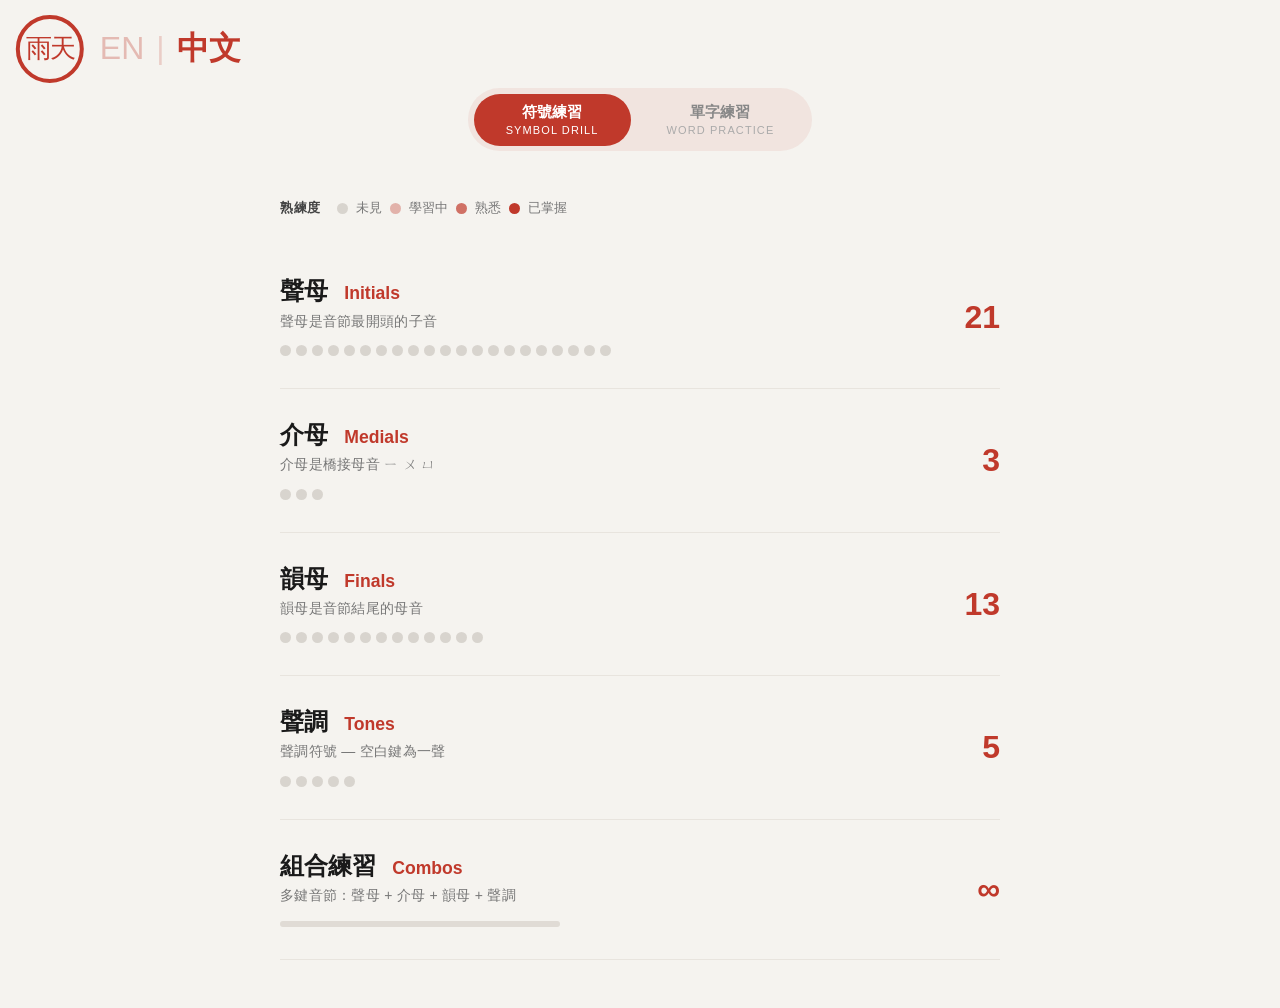
==== commit 2caadc1a: "learn overhaul" ====
--- a/learn.html
+++ b/learn.html
@@ -34,59 +34,168 @@
       </button>
     </nav>
 
-    <!-- SYMBOL DRILL -->
+    <!-- ══ TAB 1: DRILL ══ -->
     <section id="tab-drill" class="tab-panel active">
-      <div id="drill-header">
-        <div id="drill-stats">
-          <div class="drill-stat">
-            <span class="drill-stat-label" id="lbl-streak">Streak</span>
-            <span class="drill-stat-value" id="drill-streak">0</span>
-          </div>
-          <div class="drill-stat">
-            <span class="drill-stat-label" id="lbl-accuracy">Accuracy</span>
-            <span class="drill-stat-value" id="drill-accuracy">—</span>
-          </div>
-        </div>
-        <div id="drill-group-nav">
-          <span class="group-link active" data-filter="all" id="glink-all">All</span>
-          <span class="group-link" data-filter="initials" id="glink-initials">Initials</span>
-          <span class="group-link" data-filter="medials" id="glink-medials">Medials</span>
-          <span class="group-link" data-filter="finals" id="glink-finals">Finals</span>
-          <span class="group-link" data-filter="tones" id="glink-tones">Tones</span>
-        </div>
-      </div>
-
-      <div id="drill-mastery-row"></div>
-
-      <div id="drill-main">
-        <div id="drill-card">
-          <div id="drill-category-tag"></div>
-          <div id="drill-symbol">ㄅ</div>
-          <div id="drill-pinyin-hint">b</div>
-          <div id="drill-expected-key"></div>
-          <div id="drill-instruction">Press the key on your QWERTY keyboard</div>
-          <div id="drill-feedback"></div>
-        </div>
-      </div>
-
-      <div id="drill-toggles">
-        <button class="toggle-btn active" id="btn-show-pinyin">Pinyin</button>
-        <button class="toggle-btn active" id="btn-show-key">Show key</button>
-        <button class="toggle-btn" id="btn-show-keyboard">Keyboard map</button>
-      </div>
-
-      <div id="drill-keyboard-hint" class="hint-hidden">
-        <div id="drill-kb"></div>
+
+      <!-- SECTION LIST -->
+      <div id="section-list">
+
+        <div class="section-mastery-legend" id="mastery-legend-row">
+          <span id="mastery-legend-label">Mastery</span>
+          <div class="legend-dots">
+            <span class="mastery-dot level-0"></span>
+            <span id="legend-unseen">Unseen</span>
+            <span class="mastery-dot level-1"></span>
+            <span id="legend-learning">Learning</span>
+            <span class="mastery-dot level-2"></span>
+            <span id="legend-familiar">Familiar</span>
+            <span class="mastery-dot level-3"></span>
+            <span id="legend-mastered">Mastered</span>
+          </div>
+        </div>
+
+        <div class="section-row" data-section="initials">
+          <div class="section-row-left">
+            <div class="section-row-name" id="sname-initials">Initials <span class="section-row-zh">聲母</span></div>
+            <div class="section-row-desc" id="sdesc-initials">The starting consonant sounds</div>
+            <div class="section-row-mastery" id="mastery-initials"></div>
+          </div>
+          <div class="section-row-count" id="scount-initials">21</div>
+        </div>
+
+        <div class="section-row" data-section="medials">
+          <div class="section-row-left">
+            <div class="section-row-name" id="sname-medials">Medials <span class="section-row-zh">介母</span></div>
+            <div class="section-row-desc" id="sdesc-medials">The bridge vowels ㄧ ㄨ ㄩ</div>
+            <div class="section-row-mastery" id="mastery-medials"></div>
+          </div>
+          <div class="section-row-count" id="scount-medials">3</div>
+        </div>
+
+        <div class="section-row" data-section="finals">
+          <div class="section-row-left">
+            <div class="section-row-name" id="sname-finals">Finals <span class="section-row-zh">韻母</span></div>
+            <div class="section-row-desc" id="sdesc-finals">The ending vowel sounds</div>
+            <div class="section-row-mastery" id="mastery-finals"></div>
+          </div>
+          <div class="section-row-count" id="scount-finals">13</div>
+        </div>
+
+        <div class="section-row" data-section="tones">
+          <div class="section-row-left">
+            <div class="section-row-name" id="sname-tones">Tones <span class="section-row-zh">聲調</span></div>
+            <div class="section-row-desc" id="sdesc-tones">Tone marks — Space for 1st tone</div>
+            <div class="section-row-mastery" id="mastery-tones"></div>
+          </div>
+          <div class="section-row-count" id="scount-tones">5</div>
+        </div>
+
+        <div class="section-row" data-section="combos">
+          <div class="section-row-left">
+            <div class="section-row-name" id="sname-combos">Combinations <span class="section-row-zh">組合</span></div>
+            <div class="section-row-desc" id="sdesc-combos">Multi-key syllables: initial + medial + final + tone</div>
+            <div class="section-combo-bar">
+              <div class="section-combo-fill" id="combo-mastery-fill"></div>
+            </div>
+          </div>
+          <div class="section-row-count" id="scount-combos">∞</div>
+        </div>
+      </div>
+
+      <!-- SESSION SETUP (shown after clicking a section) -->
+      <div id="session-setup" class="hidden">
+        <div id="setup-card">
+          <div id="setup-section-name"></div>
+          <div id="setup-desc" id="setup-description"></div>
+          <div id="setup-length-label"></div>
+          <div id="setup-length-options">
+            <button class="length-btn" data-len="10">10</button>
+            <button class="length-btn active" data-len="20">20</button>
+            <button class="length-btn" data-len="30">30</button>
+            <button class="length-btn" data-len="0">∞</button>
+          </div>
+          <div id="setup-buttons">
+            <button id="btn-start-drill">Start</button>
+            <button id="btn-setup-cancel">Cancel</button>
+          </div>
+        </div>
+      </div>
+
+      <!-- DRILL SCREEN -->
+      <div id="drill-screen" class="hidden">
+
+        <div id="drill-topbar">
+          <button id="btn-back">← Back</button>
+          <div id="drill-section-title"></div>
+          <div id="drill-stats">
+            <div class="drill-stat">
+              <span class="drill-stat-label" id="lbl-streak">Streak</span>
+              <span class="drill-stat-value" id="drill-streak">0</span>
+            </div>
+            <div class="drill-stat">
+              <span class="drill-stat-label" id="lbl-accuracy">Accuracy</span>
+              <span class="drill-stat-value" id="drill-accuracy">—</span>
+            </div>
+            <div class="drill-stat">
+              <span class="drill-stat-label" id="lbl-progress">Progress</span>
+              <span class="drill-stat-value" id="drill-session-count">—</span>
+            </div>
+          </div>
+        </div>
+
+        <!-- mastery dots for single sections, progress bar for combos -->
+        <div id="drill-mastery-row"></div>
+        <div id="drill-progress-bar-wrap" class="hidden">
+          <div id="drill-progress-bar"><div id="drill-progress-fill"></div></div>
+        </div>
+
+        <div id="drill-main">
+          <div id="drill-card">
+            <div id="drill-category-tag"></div>
+            <div id="drill-symbol">ㄅ</div>
+            <div id="drill-pinyin-hint">b</div>
+            <div id="drill-expected-key"></div>
+            <div id="drill-instruction">Press the key on your QWERTY keyboard</div>
+            <div id="drill-feedback"></div>
+          </div>
+        </div>
+
+        <div id="drill-toggles">
+          <button class="toggle-btn active" id="btn-show-pinyin">Pinyin</button>
+          <button class="toggle-btn active" id="btn-show-key">Show key</button>
+          <button class="toggle-btn" id="btn-show-keyboard">Keyboard map</button>
+        </div>
+
+        <div id="drill-keyboard-hint" class="hint-hidden">
+          <div id="drill-kb"></div>
+        </div>
+
+        <div id="drill-score-screen" class="hint-hidden">
+          <div id="drill-score-card">
+            <div id="drill-score-title">Session Complete</div>
+            <div id="drill-score-number"></div>
+            <div id="drill-score-pct"></div>
+            <div id="drill-score-buttons">
+              <button id="btn-drill-retry">Try Again</button>
+              <button id="btn-drill-infinite">Infinite Mode</button>
+              <button id="btn-drill-back">Back</button>
+            </div>
+          </div>
+        </div>
+
       </div>
     </section>
 
-    <!-- WORD PRACTICE -->
+    <!-- ══ TAB 2: WORD PRACTICE ══ -->
     <section id="tab-words" class="tab-panel">
       <div id="word-header">
         <div id="hsk-pills">
           <button class="hsk-pill active" data-hsk="1">HSK 1</button>
           <button class="hsk-pill" data-hsk="2">HSK 2</button>
           <button class="hsk-pill" data-hsk="3">HSK 3</button>
+          <button class="hsk-pill" data-hsk="4">HSK 4</button>
+          <button class="hsk-pill" data-hsk="5">HSK 5</button>
+          <button class="hsk-pill" data-hsk="6">HSK 6</button>
         </div>
         <div id="word-progress-wrap">
           <div id="word-progress-bar"><div id="word-progress-fill"></div></div>
--- a/learn.css
+++ b/learn.css
@@ -1,5 +1,6 @@
 /* ─────────────────────────────────────────────
-   learn.css — 雨天 Learn Page
+   learn.css — 雨天 Learn Page v5
+   Design: high contrast, large text, bold hierarchy
 ───────────────────────────────────────────── */
 
 #app {
@@ -14,10 +15,9 @@
   display: flex;
   gap: 0.25rem;
   margin-top: 5.5rem;
-  background: rgba(192,57,43,0.06);
+  background: rgba(192,57,43,0.08);
   border-radius: 60px;
-  padding: 0.3rem;
-  z-index: 10;
+  padding: 0.35rem;
   flex-shrink: 0;
 }
 
@@ -25,387 +25,335 @@
   background: transparent;
   border: none;
   border-radius: 50px;
-  padding: 0.5rem 1.6rem;
+  padding: 0.6rem 2rem;
   cursor: pointer;
   display: flex;
   flex-direction: column;
   align-items: center;
-  gap: 1px;
+  gap: 2px;
   transition: background 0.18s;
 }
-
-.tab-btn .tab-zh {
-  font-size: 13px;
-  font-weight: 600;
-  color: #aaa;
-  letter-spacing: 0.05em;
-  transition: color 0.18s;
-}
-
-.tab-btn .tab-en {
-  font-size: 10px;
-  color: #ccc;
-  letter-spacing: 0.1em;
-  text-transform: uppercase;
-  transition: color 0.18s;
-}
-
+.tab-btn .tab-zh { font-size: 15px; font-weight: 700; color: #888; transition: color 0.18s; }
+.tab-btn .tab-en { font-size: 11px; color: #aaa; letter-spacing: 0.1em; text-transform: uppercase; transition: color 0.18s; }
 .tab-btn.active { background: #c0392b; }
 .tab-btn.active .tab-zh,
 .tab-btn.active .tab-en { color: white; }
-.tab-btn:not(.active):hover .tab-zh,
+.tab-btn:not(.active):hover .tab-zh { color: #c0392b; }
 .tab-btn:not(.active):hover .tab-en { color: #c0392b; }
 
-/* ── TAB PANELS ── */
-.tab-panel {
-  display: none;
-  width: 100%;
-  flex-direction: column;
-  align-items: center;
-  flex: 1;
-}
+/* ── PANELS ── */
+.tab-panel { display: none; width: 100%; flex-direction: column; align-items: center; flex: 1; }
 .tab-panel.active { display: flex; }
-
-/* ── SHARED CONTROLS ── */
+.hidden { display: none !important; }
+
+/* ── SHARED TOGGLE BUTTONS ── */
 .toggle-btn {
   background: transparent;
   border: none;
-  color: #ccc;
-  font-size: 12px;
-  font-weight: 500;
-  padding: 0.2rem 0;
+  color: #999;
+  font-size: 14px;
+  font-weight: 600;
+  padding: 0.25rem 0;
   cursor: pointer;
   transition: color 0.18s;
-  letter-spacing: 0.05em;
+  letter-spacing: 0.04em;
 }
 .toggle-btn.active { color: #c0392b; }
 .toggle-btn:hover { color: #c0392b; }
 
-.group-link {
-  font-size: 12px;
+/* ══════════════════════════════════════
+   SECTION LIST
+══════════════════════════════════════ */
+#section-list {
+  width: 100%;
+  max-width: 800px;
+  margin-top: 2.5rem;
+  padding: 0 2.5rem 3rem;
+  display: flex;
+  flex-direction: column;
+  flex: 1;
+}
+
+/* mastery legend */
+.section-mastery-legend {
+  display: flex;
+  align-items: center;
+  gap: 1rem;
+  padding: 0.5rem 0 1.75rem;
+  font-size: 13px;
   font-weight: 500;
-  color: #ccc;
+  color: #777;
+  flex-wrap: wrap;
+}
+
+#mastery-legend-label {
+  font-weight: 700;
+  color: #444;
+  font-size: 13px;
+  letter-spacing: 0.04em;
+}
+
+.legend-dots {
+  display: flex;
+  align-items: center;
+  gap: 0.5rem;
+  flex-wrap: wrap;
+}
+
+.legend-dots span.mastery-dot {
+  width: 11px;
+  height: 11px;
+  border-radius: 50%;
+  display: inline-block;
+  flex-shrink: 0;
+}
+
+/* section rows */
+.section-row {
+  display: flex;
+  align-items: center;
+  justify-content: space-between;
+  padding: 2rem 0;
+  border-bottom: 1.5px solid #e8e4de;
   cursor: pointer;
-  letter-spacing: 0.05em;
-  transition: color 0.18s;
-  user-select: none;
-}
-.group-link.active { color: #c0392b; font-weight: 700; }
-.group-link:hover { color: #c0392b; }
-
-.hsk-pill {
+  transition: opacity 0.15s;
+  gap: 2rem;
+}
+.section-row:first-of-type { border-top: 1.5px solid #e8e4de; }
+.section-row:hover { opacity: 0.55; }
+
+.section-row-left {
+  display: flex;
+  flex-direction: column;
+  gap: 0.4rem;
+  flex: 1;
+}
+
+.section-row-name {
+  font-size: 1.5rem;
+  font-weight: 700;
+  color: #1a1a1a;
+  line-height: 1.2;
+}
+
+.section-row-zh {
+  font-size: 1.1rem;
+  color: #c0392b;
+  font-weight: 600;
+  margin-left: 0.6rem;
+}
+
+.section-row-desc {
+  font-size: 14px;
+  color: #777;
+  font-weight: 500;
+  letter-spacing: 0.02em;
+}
+
+.section-row-mastery {
+  display: flex;
+  gap: 5px;
+  margin-top: 0.5rem;
+  flex-wrap: wrap;
+}
+
+.mastery-dot {
+  width: 11px;
+  height: 11px;
+  border-radius: 50%;
+  flex-shrink: 0;
+  transition: background 0.3s;
+}
+.mastery-dot.level-0 { background: #d8d4ce; }
+.mastery-dot.level-1 { background: rgba(192,57,43,0.35); }
+.mastery-dot.level-2 { background: rgba(192,57,43,0.7); }
+.mastery-dot.level-3 { background: #c0392b; }
+
+/* combo progress bar on list */
+.section-combo-bar {
+  margin-top: 0.6rem;
+  height: 6px;
+  background: #e0dbd5;
+  border-radius: 4px;
+  width: 100%;
+  max-width: 280px;
+  overflow: hidden;
+}
+.section-combo-fill {
+  height: 100%;
+  background: #c0392b;
+  border-radius: 4px;
+  transition: width 0.4s ease;
+  width: 0%;
+}
+
+.section-row-count {
+  font-size: 2rem;
+  font-weight: 800;
+  color: #c0392b;
+  line-height: 1;
+  flex-shrink: 0;
+  min-width: 3rem;
+  text-align: right;
+}
+
+/* ══════════════════════════════════════
+   SESSION SETUP
+══════════════════════════════════════ */
+#session-setup {
+  position: absolute;
+  inset: 0;
+  background: rgba(245,243,239,0.97);
+  display: flex;
+  align-items: center;
+  justify-content: center;
+  z-index: 30;
+}
+
+#setup-card {
+  display: flex;
+  flex-direction: column;
+  align-items: center;
+  gap: 2rem;
+  max-width: 420px;
+  width: 100%;
+  padding: 0 2rem;
+}
+
+#setup-section-name {
+  font-size: 2.2rem;
+  font-weight: 800;
+  color: #c0392b;
+  text-align: center;
+}
+
+#setup-desc {
+  font-size: 15px;
+  color: #666;
+  font-weight: 500;
+  text-align: center;
+  line-height: 1.5;
+}
+
+#setup-length-label {
+  font-size: 13px;
+  letter-spacing: 0.15em;
+  text-transform: uppercase;
+  color: #888;
+  font-weight: 600;
+}
+
+#setup-length-options {
+  display: flex;
+  gap: 1rem;
+}
+
+.length-btn {
   background: transparent;
-  border: none;
-  color: #ccc;
-  font-size: 12px;
-  font-weight: 600;
-  padding: 0.2rem 0.6rem;
+  border: 2px solid #d0ccc6;
+  color: #888;
+  font-size: 1.2rem;
+  font-weight: 700;
+  width: 70px;
+  height: 70px;
+  border-radius: 50%;
   cursor: pointer;
-  transition: color 0.18s;
-  letter-spacing: 0.05em;
-  border-radius: 20px;
-}
-.hsk-pill.active { color: #c0392b; }
-.hsk-pill:hover { color: #c0392b; }
+  transition: all 0.18s;
+}
+.length-btn.active { border-color: #c0392b; color: #c0392b; background: rgba(192,57,43,0.06); }
+.length-btn:hover  { border-color: #c0392b; color: #c0392b; }
+
+#setup-buttons { display: flex; gap: 1rem; }
+
+#btn-start-drill {
+  background: #c0392b; color: white; border: none;
+  padding: 0.9rem 3rem; border-radius: 50px;
+  font-size: 1rem; font-weight: 700;
+  letter-spacing: 0.1em; text-transform: uppercase;
+  cursor: pointer; transition: background 0.18s;
+}
+#btn-start-drill:hover { background: #a93226; }
+
+#btn-setup-cancel {
+  background: transparent; border: 2px solid #ccc; color: #888;
+  padding: 0.9rem 1.8rem; border-radius: 50px;
+  font-size: 1rem; font-weight: 600;
+  letter-spacing: 0.1em; text-transform: uppercase;
+  cursor: pointer; transition: all 0.18s;
+}
+#btn-setup-cancel:hover { border-color: #c0392b; color: #c0392b; }
 
 /* ══════════════════════════════════════
-   SYMBOL DRILL
+   DRILL SCREEN
 ══════════════════════════════════════ */
-
-#drill-header {
+#drill-screen {
+  display: flex;
+  flex-direction: column;
+  align-items: center;
+  width: 100%;
+  flex: 1;
+}
+
+#drill-topbar {
   display: flex;
   align-items: center;
   justify-content: space-between;
   width: 100%;
-  max-width: 860px;
-  padding: 1.25rem 2rem 0;
-}
-
-#drill-stats {
-  display: flex;
-  gap: 2rem;
-}
+  max-width: 960px;
+  padding: 1.5rem 2.5rem 0;
+}
+
+#btn-back {
+  background: transparent; border: none;
+  font-size: 14px; font-weight: 700;
+  color: #888; cursor: pointer;
+  letter-spacing: 0.06em; text-transform: uppercase;
+  padding: 0; transition: color 0.18s;
+}
+#btn-back:hover { color: #c0392b; }
+
+#drill-section-title {
+  font-size: 13px; letter-spacing: 0.2em;
+  text-transform: uppercase; color: #999; font-weight: 600;
+}
+
+#drill-stats { display: flex; gap: 3rem; }
 
 .drill-stat {
-  display: flex;
-  flex-direction: column;
-  align-items: center;
-  gap: 0.1rem;
-}
-
+  display: flex; flex-direction: column; align-items: center; gap: 0.2rem;
+}
 .drill-stat-label {
-  font-size: 10px;
-  letter-spacing: 0.12em;
-  text-transform: uppercase;
-  color: #ccc;
-}
-
+  font-size: 11px; letter-spacing: 0.15em;
+  text-transform: uppercase; color: #999; font-weight: 600;
+}
 .drill-stat-value {
-  font-size: 1.4rem;
-  font-weight: 700;
-  color: #c0392b;
-  line-height: 1;
-}
-
-#drill-group-nav {
-  display: flex;
-  gap: 1.25rem;
-  align-items: center;
-}
-
-/* mastery dots row */
+  font-size: 1.8rem; font-weight: 800; color: #c0392b; line-height: 1;
+}
+
+/* mastery dots in drill */
 #drill-mastery-row {
   display: flex;
-  gap: 4px;
+  gap: 7px;
   flex-wrap: wrap;
   justify-content: center;
-  padding: 0.75rem 2rem 0;
-  max-width: 860px;
+  padding: 1.25rem 2rem 0;
+  max-width: 960px;
   width: 100%;
 }
 
-.mastery-dot {
-  width: 8px;
-  height: 8px;
-  border-radius: 50%;
-  background: #e8e5e0;
-  transition: background 0.3s;
-  cursor: default;
-}
-.mastery-dot.level-1 { background: rgba(192,57,43,0.25); }
-.mastery-dot.level-2 { background: rgba(192,57,43,0.6); }
-.mastery-dot.level-3 { background: #c0392b; }
-
-/* drill main card */
-#drill-main {
-  flex: 1;
-  display: flex;
-  align-items: center;
-  justify-content: center;
+/* progress bar for combos in drill */
+#drill-progress-bar-wrap {
   width: 100%;
-  padding: 1.5rem 2rem;
-}
-
-#drill-card {
-  display: flex;
-  flex-direction: column;
-  align-items: center;
-  gap: 0.6rem;
-}
-
-#drill-category-tag {
-  font-size: 11px;
-  letter-spacing: 0.2em;
-  text-transform: uppercase;
-  color: #ccc;
-  font-weight: 500;
-  min-height: 1rem;
-}
-
-#drill-symbol {
-  font-size: clamp(7rem, 20vw, 13rem);
-  font-weight: 700;
-  color: #c0392b;
-  line-height: 1;
-  transition: color 0.12s;
-  user-select: none;
-}
-
-#drill-symbol.flash-correct {
-  color: #27ae60;
-  animation: drill-pop 0.25s ease;
-}
-
-#drill-symbol.flash-wrong {
-  color: #e74c3c;
-  animation: drill-shake 0.35s ease;
-}
-
-@keyframes drill-pop {
-  0%   { transform: scale(1); }
-  50%  { transform: scale(1.08); }
-  100% { transform: scale(1); }
-}
-
-@keyframes drill-shake {
-  0%   { transform: translateX(0); }
-  20%  { transform: translateX(-10px); }
-  40%  { transform: translateX(10px); }
-  60%  { transform: translateX(-10px); }
-  80%  { transform: translateX(10px); }
-  100% { transform: translateX(0); }
-}
-
-#drill-pinyin-hint {
-  font-size: 1.1rem;
-  color: #bbb;
-  letter-spacing: 0.2em;
-  min-height: 1.4rem;
-  transition: opacity 0.2s;
-}
-#drill-pinyin-hint.hint-hidden { opacity: 0; pointer-events: none; }
-
-/* expected key badge */
-#drill-expected-key {
-  min-height: 2.5rem;
-  display: flex;
-  align-items: center;
-  gap: 0.5rem;
-  margin-top: 0.25rem;
-}
-
-.key-badge {
-  display: inline-flex;
-  align-items: center;
-  justify-content: center;
-  min-width: 36px;
-  height: 36px;
-  padding: 0 10px;
-  background: white;
-  border: 1.5px solid rgba(192,57,43,0.2);
-  border-radius: 8px;
-  font-size: 14px;
-  font-weight: 700;
-  color: #c0392b;
-  font-family: 'Courier New', monospace;
-  letter-spacing: 0.05em;
-  transition: border-color 0.18s;
-}
-
-.key-badge.correct-key {
-  border-color: #27ae60;
-  color: #27ae60;
-  background: rgba(39,174,96,0.06);
-}
-
-.key-badge.wrong-key {
-  border-color: #e74c3c;
-  color: #e74c3c;
-  background: rgba(231,76,60,0.06);
-  text-decoration: line-through;
-}
-
-#drill-instruction {
-  font-size: 10px;
-  letter-spacing: 0.15em;
-  text-transform: uppercase;
-  color: #ddd;
-}
-
-#drill-feedback {
-  font-size: 0.95rem;
-  font-weight: 600;
-  letter-spacing: 0.08em;
-  min-height: 1.4rem;
-  color: #e74c3c;
-  text-align: center;
-}
-
-/* drill toggles */
-#drill-toggles {
-  display: flex;
-  gap: 1.5rem;
-  padding: 0 2rem 1rem;
-}
-
-/* keyboard hint */
-#drill-keyboard-hint {
-  width: 100%;
-  padding: 0 1.5rem 2rem;
-  display: flex;
-  justify-content: center;
-  overflow-x: auto;
-}
-#drill-keyboard-hint.hint-hidden { display: none; }
-
-#drill-kb {
-  display: flex;
-  flex-direction: column;
-  gap: 5px;
-}
-
-.kb-row {
-  display: flex;
-  gap: 5px;
-  justify-content: center;
-}
-
-.kb-key {
-  display: flex;
-  flex-direction: column;
-  align-items: center;
-  justify-content: center;
-  min-width: 44px;
-  height: 44px;
-  padding: 0 4px;
-  background: white;
-  border: 1.5px solid rgba(192,57,43,0.1);
-  border-radius: 7px;
-  gap: 1px;
-  transition: border-color 0.15s, background 0.15s;
-}
-
-.kb-key.kb-active {
-  border-color: #c0392b;
-  background: rgba(192,57,43,0.06);
-}
-
-.kb-key.kb-wrong {
-  border-color: #e74c3c;
-  background: rgba(231,76,60,0.06);
-}
-
-.kb-key .kk-zh {
-  font-size: 12px;
-  font-weight: 700;
-  color: #c0392b;
-  line-height: 1;
-}
-
-.kb-key .kk-qwerty {
-  font-size: 9px;
-  font-weight: 500;
-  color: #ccc;
-  font-family: 'Courier New', monospace;
-}
-
-.kb-key.tone-key { background: rgba(192,57,43,0.03); border-color: rgba(192,57,43,0.18); }
-.kb-key.space-key { min-width: 180px; }
-
-/* ══════════════════════════════════════
-   WORD PRACTICE
-══════════════════════════════════════ */
-
-#word-header {
-  display: flex;
-  align-items: center;
-  justify-content: space-between;
-  width: 100%;
-  max-width: 860px;
+  max-width: 560px;
   padding: 1.25rem 2rem 0;
-  flex-wrap: wrap;
-  gap: 0.75rem;
-}
-
-#hsk-pills { display: flex; gap: 0.5rem; }
-
-#word-progress-wrap {
-  display: flex;
-  align-items: center;
-  gap: 0.75rem;
-  flex: 1;
-  max-width: 260px;
-}
-
-#word-progress-bar {
-  flex: 1;
-  height: 3px;
-  background: #ede9e3;
+}
+#drill-progress-bar {
+  height: 6px;
+  background: #e0dbd5;
   border-radius: 4px;
   overflow: hidden;
 }
-
-#word-progress-fill {
+#drill-progress-fill {
   height: 100%;
   background: #c0392b;
   border-radius: 4px;
@@ -413,194 +361,296 @@
   width: 0%;
 }
 
-#word-progress-label {
-  font-size: 11px;
-  color: #ccc;
-  letter-spacing: 0.08em;
-  white-space: nowrap;
-}
-
-#word-toggles { display: flex; gap: 1.25rem; }
-
-/* word card */
-#word-main {
+/* drill card */
+#drill-main {
   flex: 1;
   display: flex;
   align-items: center;
   justify-content: center;
   width: 100%;
-  padding: 2rem;
-}
-
-#word-card {
+  padding: 1rem 2rem;
+}
+
+#drill-card {
   display: flex;
   flex-direction: column;
   align-items: center;
   gap: 1rem;
-  max-width: 560px;
-  width: 100%;
-}
-
-#word-chars-row {
-  display: flex;
-  gap: 1.5rem;
-  align-items: flex-end;
-  justify-content: center;
-  flex-wrap: wrap;
-}
-
-.word-char-block {
-  display: flex;
-  flex-direction: column;
-  align-items: center;
-  gap: 0.3rem;
-}
-
-.word-char-zhuyin {
-  font-size: 0.9rem;
+}
+
+#drill-category-tag {
+  font-size: 13px;
+  letter-spacing: 0.2em;
+  text-transform: uppercase;
+  color: #999;
+  font-weight: 600;
+  min-height: 1.3rem;
+}
+
+#drill-symbol {
+  font-size: clamp(10rem, 28vw, 18rem);
+  font-weight: 800;
   color: #c0392b;
-  letter-spacing: 0.05em;
   line-height: 1;
-  min-height: 1.1rem;
+  user-select: none;
+  transition: color 0.12s;
+}
+#drill-symbol.flash-correct { color: #219653; animation: drill-pop 0.25s ease; }
+#drill-symbol.flash-wrong   { color: #d32f2f; animation: drill-shake 0.35s ease; }
+
+@keyframes drill-pop {
+  0%   { transform: scale(1); }
+  50%  { transform: scale(1.1); }
+  100% { transform: scale(1); }
+}
+@keyframes drill-shake {
+  0%,100% { transform: translateX(0); }
+  20%,60% { transform: translateX(-12px); }
+  40%,80% { transform: translateX(12px); }
+}
+
+#drill-pinyin-hint {
+  font-size: 1.75rem;
+  color: #666;
+  font-weight: 600;
+  letter-spacing: 0.15em;
+  min-height: 2.2rem;
   transition: opacity 0.2s;
 }
-.word-char-zhuyin.hint-hidden { opacity: 0; }
-
-.word-char-hanzi {
-  font-size: clamp(3rem, 8vw, 5rem);
-  font-weight: 700;
-  color: #1a1a1a;
-  line-height: 1;
-}
-
-/* key sequence badges */
-#word-key-sequence {
-  display: flex;
-  gap: 4px;
+#drill-pinyin-hint.hint-hidden { opacity: 0; pointer-events: none; }
+
+/* combo display */
+#drill-combo-display {
+  display: flex;
+  gap: 0.6rem;
   align-items: center;
   flex-wrap: wrap;
   justify-content: center;
-  min-height: 36px;
-  transition: opacity 0.2s;
+  min-height: 4rem;
+}
+.combo-part {
+  font-size: 2.5rem;
+  font-weight: 800;
+  transition: color 0.15s;
+}
+.combo-part.done    { color: #219653; }
+.combo-part.active  { color: #c0392b; }
+.combo-part.pending { color: #ccc; }
+
+/* key badges */
+#drill-expected-key {
+  min-height: 3.5rem;
+  display: flex;
+  align-items: center;
+  gap: 0.6rem;
+}
+
+.key-badge {
+  display: inline-flex; align-items: center; justify-content: center;
+  min-width: 50px; height: 50px; padding: 0 14px;
+  background: white;
+  border: 2px solid rgba(192,57,43,0.25);
+  border-radius: 10px;
+  font-size: 18px; font-weight: 800;
+  color: #c0392b;
+  font-family: 'Courier New', monospace;
+  box-shadow: 0 2px 0 rgba(192,57,43,0.15);
+}
+.key-badge.correct-key { border-color: #219653; color: #219653; background: rgba(33,150,83,0.06); box-shadow: 0 2px 0 rgba(33,150,83,0.2); }
+.key-badge.wrong-key   { border-color: #d32f2f; color: #d32f2f; background: rgba(211,47,47,0.05); text-decoration: line-through; }
+.key-badge.done-key    { border-color: #219653; color: #219653; background: rgba(33,150,83,0.06); }
+.key-badge.pending-key { border-color: #ddd; color: #bbb; box-shadow: none; }
+
+#drill-instruction {
+  font-size: 12px; letter-spacing: 0.2em;
+  text-transform: uppercase; color: #aaa; font-weight: 600;
+}
+
+#drill-feedback {
+  font-size: 1.2rem; font-weight: 700; letter-spacing: 0.06em;
+  min-height: 1.8rem; color: #d32f2f; text-align: center;
+}
+
+/* drill toggles */
+#drill-toggles {
+  display: flex;
+  gap: 2.5rem;
+  padding: 0.5rem 2rem 1.5rem;
+}
+
+/* keyboard — fixed side panel */
+#drill-keyboard-hint {
+  position: fixed;
+  right: 1rem;
+  top: 50%;
+  transform: translateY(-50%);
+  z-index: 20;
+  background: rgba(245,243,239,0.98);
+  border: 2px solid #e0dbd5;
+  border-radius: 14px;
+  padding: 1.1rem;
+}
+#drill-keyboard-hint.hint-hidden { display: none !important; }
+
+#drill-kb { display: flex; flex-direction: column; gap: 6px; }
+.kb-row { display: flex; gap: 6px; justify-content: center; }
+
+.kb-key {
+  display: flex; flex-direction: column; align-items: center; justify-content: center;
+  min-width: 46px; height: 52px; padding: 0 4px;
+  background: white; border: 1.5px solid #ddd;
+  border-radius: 7px; gap: 2px; transition: border-color 0.15s, background 0.15s;
+}
+.kb-key.kb-active { border-color: #c0392b; background: rgba(192,57,43,0.07); border-width: 2px; }
+.kb-key.kb-done   { border-color: #219653; background: rgba(33,150,83,0.06); border-width: 2px; }
+.kb-key.kb-wrong  { border-color: #d32f2f; background: rgba(211,47,47,0.05); border-width: 2px; }
+.kb-key .kk-zh    { font-size: 14px; font-weight: 800; color: #c0392b; line-height: 1; }
+.kb-key .kk-qwerty{ font-size: 10px; font-weight: 600; color: #888; font-family: 'Courier New', monospace; }
+.kb-key.tone-key  { background: rgba(192,57,43,0.04); border-color: rgba(192,57,43,0.3); }
+.kb-key.space-key { min-width: 200px; }
+
+/* drill score screen */
+#drill-score-screen {
+  position: absolute; inset: 0;
+  background: rgba(245,243,239,0.97);
+  display: flex; align-items: center; justify-content: center; z-index: 50;
+}
+#drill-score-screen.hint-hidden { display: none; }
+#drill-score-card { display: flex; flex-direction: column; align-items: center; gap: 1.2rem; }
+#drill-score-title { font-size: 1rem; letter-spacing: 0.2em; text-transform: uppercase; color: #888; font-weight: 600; }
+#drill-score-number { font-size: 6rem; font-weight: 800; color: #c0392b; line-height: 1; }
+#drill-score-pct    { font-size: 1.2rem; color: #666; font-weight: 600; letter-spacing: 0.05em; }
+#drill-score-buttons { display: flex; gap: 1rem; margin-top: 0.75rem; flex-wrap: wrap; justify-content: center; }
+
+#btn-drill-retry {
+  background: #c0392b; color: white; border: none;
+  padding: 0.9rem 2.2rem; border-radius: 50px;
+  font-size: 0.95rem; font-weight: 700;
+  letter-spacing: 0.1em; text-transform: uppercase; cursor: pointer; transition: background 0.18s;
+}
+#btn-drill-retry:hover { background: #a93226; }
+
+#btn-drill-infinite {
+  background: transparent; border: 2px solid #c0392b; color: #c0392b;
+  padding: 0.9rem 2.2rem; border-radius: 50px;
+  font-size: 0.95rem; font-weight: 700;
+  letter-spacing: 0.1em; text-transform: uppercase; cursor: pointer; transition: all 0.18s;
+}
+#btn-drill-infinite:hover { background: #c0392b; color: white; }
+
+#btn-drill-back {
+  background: transparent; border: 2px solid #ccc; color: #777;
+  padding: 0.9rem 1.8rem; border-radius: 50px;
+  font-size: 0.95rem; font-weight: 700;
+  letter-spacing: 0.1em; text-transform: uppercase; cursor: pointer; transition: all 0.18s;
+}
+#btn-drill-back:hover { border-color: #c0392b; color: #c0392b; }
+
+/* ══════════════════════════════════════
+   WORD PRACTICE
+══════════════════════════════════════ */
+#word-header {
+  display: flex; align-items: center; justify-content: space-between;
+  width: 100%; max-width: 960px; padding: 1.5rem 2.5rem 0;
+  flex-wrap: wrap; gap: 1rem;
+}
+
+#hsk-pills { display: flex; gap: 0.75rem; }
+
+.hsk-pill {
+  background: transparent; border: none;
+  color: #999; font-size: 14px; font-weight: 700;
+  padding: 0.25rem 0.75rem; cursor: pointer;
+  transition: color 0.18s; border-radius: 20px;
+}
+.hsk-pill.active { color: #c0392b; }
+.hsk-pill:hover  { color: #c0392b; }
+
+#word-progress-wrap { display: flex; align-items: center; gap: 0.75rem; flex: 1; max-width: 340px; }
+#word-progress-bar  { flex: 1; height: 5px; background: #e0dbd5; border-radius: 4px; overflow: hidden; }
+#word-progress-fill { height: 100%; background: #c0392b; border-radius: 4px; transition: width 0.3s ease; width: 0%; }
+#word-progress-label{ font-size: 13px; color: #888; font-weight: 600; white-space: nowrap; }
+
+#word-toggles { display: flex; gap: 2rem; }
+
+#word-main { flex: 1; display: flex; align-items: center; justify-content: center; width: 100%; padding: 2rem; }
+
+#word-card {
+  display: flex; flex-direction: column; align-items: center;
+  gap: 1.5rem; max-width: 700px; width: 100%;
+}
+
+#word-chars-row {
+  display: flex; gap: 2.5rem; align-items: flex-end;
+  justify-content: center; flex-wrap: wrap;
+}
+
+.word-char-block { display: flex; flex-direction: column; align-items: center; gap: 0.5rem; }
+.word-char-zhuyin {
+  font-size: 1.25rem; color: #c0392b; font-weight: 700;
+  letter-spacing: 0.05em; min-height: 1.6rem; transition: opacity 0.2s;
+}
+.word-char-zhuyin.hint-hidden { opacity: 0; }
+.word-char-hanzi { font-size: clamp(4.5rem, 11vw, 8rem); font-weight: 800; color: #1a1a1a; line-height: 1; }
+
+#word-key-sequence {
+  display: flex; gap: 6px; align-items: center; flex-wrap: wrap;
+  justify-content: center; min-height: 50px; transition: opacity 0.2s;
 }
 #word-key-sequence.hint-hidden { opacity: 0; pointer-events: none; }
-
-.word-key-sep {
-  color: #ddd;
-  font-size: 12px;
-  font-weight: 300;
-}
+.word-key-sep { color: #bbb; font-size: 16px; font-weight: 600; }
 
 #word-meaning-label {
-  font-size: 0.8rem;
-  color: #bbb;
-  letter-spacing: 0.2em;
-  text-transform: uppercase;
+  font-size: 1.1rem; color: #777; font-weight: 600;
+  letter-spacing: 0.15em; text-transform: uppercase;
 }
 
 #word-feedback {
-  font-size: 1rem;
-  font-weight: 600;
-  letter-spacing: 0.08em;
-  min-height: 1.4rem;
-  text-align: center;
-}
-#word-feedback.fb-correct { color: #27ae60; }
-#word-feedback.fb-wrong   { color: #e74c3c; }
+  font-size: 1.2rem; font-weight: 700; letter-spacing: 0.06em;
+  min-height: 1.6rem; text-align: center;
+}
+#word-feedback.fb-correct { color: #219653; }
+#word-feedback.fb-wrong   { color: #d32f2f; }
 
 #word-input {
-  width: 100%;
-  max-width: 300px;
-  padding: 0.8rem 1.5rem;
-  font-size: 1.2rem;
-  border: 2px solid #e0ddd8;
-  border-radius: 50px;
-  outline: none;
-  text-align: center;
-  background: white;
-  color: #333;
+  width: 100%; max-width: 400px; padding: 1.1rem 2rem; font-size: 1.5rem;
+  border: 2.5px solid #ddd; border-radius: 50px; outline: none; text-align: center;
+  background: white; color: #1a1a1a; font-weight: 600;
   font-family: -apple-system, BlinkMacSystemFont, "Segoe UI", sans-serif;
   transition: border-color 0.18s;
 }
-#word-input:focus { border-color: #c0392b; }
-#word-input.inp-correct { border-color: #27ae60; }
-#word-input.inp-wrong   { border-color: #e74c3c; }
-
-#word-hint-label {
-  font-size: 10px;
-  color: #ddd;
-  letter-spacing: 0.12em;
-  text-transform: uppercase;
-}
-
-/* score */
+#word-input:focus      { border-color: #c0392b; }
+#word-input.inp-correct{ border-color: #219653; }
+#word-input.inp-wrong  { border-color: #d32f2f; }
+
+#word-hint-label { font-size: 12px; color: #aaa; font-weight: 600; letter-spacing: 0.12em; text-transform: uppercase; }
+
+/* word score screen */
 #word-score-screen {
-  position: absolute;
-  inset: 0;
+  position: absolute; inset: 0;
   background: rgba(245,243,239,0.97);
-  display: flex;
-  align-items: center;
-  justify-content: center;
-  z-index: 50;
+  display: flex; align-items: center; justify-content: center; z-index: 50;
 }
 #word-score-screen.hint-hidden { display: none; }
-
-#word-score-card {
-  display: flex;
-  flex-direction: column;
-  align-items: center;
-  gap: 1rem;
-}
-
-#score-title {
-  font-size: 0.85rem;
-  letter-spacing: 0.25em;
-  text-transform: uppercase;
-  color: #aaa;
-}
-
-#score-number {
-  font-size: 5rem;
-  font-weight: 700;
-  color: #c0392b;
-  line-height: 1;
-}
-
-#score-pct {
-  font-size: 1rem;
-  color: #bbb;
-  letter-spacing: 0.1em;
-}
-
-#score-buttons { display: flex; gap: 0.75rem; margin-top: 0.5rem; }
+#word-score-card { display: flex; flex-direction: column; align-items: center; gap: 1.2rem; }
+#score-title { font-size: 1rem; letter-spacing: 0.2em; text-transform: uppercase; color: #888; font-weight: 600; }
+#score-number { font-size: 6rem; font-weight: 800; color: #c0392b; line-height: 1; }
+#score-pct    { font-size: 1.2rem; color: #666; font-weight: 600; }
+#score-buttons { display: flex; gap: 1rem; margin-top: 0.75rem; }
 
 #btn-try-again {
-  background: #c0392b;
-  color: white;
-  border: none;
-  padding: 0.7rem 2rem;
-  border-radius: 50px;
-  font-size: 0.88rem;
-  font-weight: 600;
-  letter-spacing: 0.1em;
-  text-transform: uppercase;
-  cursor: pointer;
-  transition: background 0.18s;
+  background: #c0392b; color: white; border: none;
+  padding: 0.9rem 2.2rem; border-radius: 50px;
+  font-size: 0.95rem; font-weight: 700;
+  letter-spacing: 0.1em; text-transform: uppercase; cursor: pointer; transition: background 0.18s;
 }
 #btn-try-again:hover { background: #a93226; }
 
 #btn-next-level {
-  background: transparent;
-  border: 2px solid #e0ddd8;
-  color: #bbb;
-  padding: 0.7rem 2rem;
-  border-radius: 50px;
-  font-size: 0.88rem;
-  font-weight: 600;
-  letter-spacing: 0.1em;
-  text-transform: uppercase;
-  cursor: pointer;
-  transition: all 0.18s;
+  background: transparent; border: 2px solid #ccc; color: #777;
+  padding: 0.9rem 2.2rem; border-radius: 50px;
+  font-size: 0.95rem; font-weight: 700;
+  letter-spacing: 0.1em; text-transform: uppercase; cursor: pointer; transition: all 0.18s;
 }
 #btn-next-level:hover { border-color: #c0392b; color: #c0392b; }
 
@@ -608,76 +658,113 @@
    DARK MODE
 ══════════════════════════════════════ */
 body.dark #learn-tabs { background: rgba(224,90,74,0.1); }
-body.dark .tab-btn .tab-zh { color: #555; }
-body.dark .tab-btn .tab-en { color: #444; }
-body.dark .tab-btn.active { background: #e05a4a; }
+body.dark .tab-btn .tab-zh { color: #666; }
+body.dark .tab-btn .tab-en { color: #555; }
+body.dark .tab-btn.active  { background: #e05a4a; }
 body.dark .tab-btn:not(.active):hover .tab-zh,
 body.dark .tab-btn:not(.active):hover .tab-en { color: #e05a4a; }
 
-body.dark .toggle-btn { color: #444; }
+body.dark .toggle-btn        { color: #555; }
 body.dark .toggle-btn.active { color: #e05a4a; }
-body.dark .toggle-btn:hover { color: #e05a4a; }
-
-body.dark .group-link { color: #444; }
-body.dark .group-link.active { color: #e05a4a; }
-body.dark .group-link:hover { color: #e05a4a; }
-
-body.dark .hsk-pill { color: #444; }
-body.dark .hsk-pill.active { color: #e05a4a; }
-body.dark .hsk-pill:hover { color: #e05a4a; }
-
-body.dark .drill-stat-label { color: #555; }
-body.dark .drill-stat-value { color: #e05a4a; }
-
-body.dark .mastery-dot { background: #2a2a2a; }
-body.dark .mastery-dot.level-1 { background: rgba(224,90,74,0.2); }
-body.dark .mastery-dot.level-2 { background: rgba(224,90,74,0.55); }
-body.dark .mastery-dot.level-3 { background: #e05a4a; }
-
-body.dark #drill-symbol { color: #e05a4a; }
+body.dark .toggle-btn:hover  { color: #e05a4a; }
+
+body.dark .section-mastery-legend { color: #666; }
+body.dark #mastery-legend-label   { color: #aaa; }
+body.dark .section-row            { border-color: #2a2a2a; }
+body.dark .section-row:first-of-type { border-color: #2a2a2a; }
+body.dark .section-row-name       { color: #eee; }
+body.dark .section-row-zh         { color: #e05a4a; }
+body.dark .section-row-desc       { color: #666; }
+body.dark .section-row-count      { color: #e05a4a; }
+body.dark .mastery-dot.level-0    { background: #333; }
+body.dark .mastery-dot.level-1    { background: rgba(224,90,74,0.3); }
+body.dark .mastery-dot.level-2    { background: rgba(224,90,74,0.65); }
+body.dark .mastery-dot.level-3    { background: #e05a4a; }
+body.dark .legend-dots span.mastery-dot.level-0 { background: #333; }
+body.dark .section-combo-bar      { background: #2a2a2a; }
+body.dark .section-combo-fill     { background: #e05a4a; }
+
+body.dark #session-setup          { background: rgba(26,26,26,0.97); }
+body.dark #setup-section-name     { color: #e05a4a; }
+body.dark #setup-desc             { color: #666; }
+body.dark #setup-length-label     { color: #666; }
+body.dark .length-btn             { border-color: #444; color: #666; }
+body.dark .length-btn.active      { border-color: #e05a4a; color: #e05a4a; background: rgba(224,90,74,0.08); }
+body.dark .length-btn:hover       { border-color: #e05a4a; color: #e05a4a; }
+body.dark #btn-start-drill        { background: #e05a4a; }
+body.dark #btn-start-drill:hover  { background: #c0392b; }
+body.dark #btn-setup-cancel       { border-color: #444; color: #666; }
+body.dark #btn-setup-cancel:hover { border-color: #e05a4a; color: #e05a4a; }
+
+body.dark #btn-back               { color: #666; }
+body.dark #btn-back:hover         { color: #e05a4a; }
+body.dark #drill-section-title    { color: #666; }
+body.dark .drill-stat-label       { color: #666; }
+body.dark .drill-stat-value       { color: #e05a4a; }
+
+body.dark #drill-mastery-row .mastery-dot { background: #333; }
+body.dark #drill-progress-bar     { background: #2a2a2a; }
+body.dark #drill-progress-fill    { background: #e05a4a; }
+
+body.dark #drill-symbol           { color: #e05a4a; }
 body.dark #drill-symbol.flash-correct { color: #2ecc71; }
-body.dark #drill-symbol.flash-wrong { color: #e05a4a; }
-body.dark #drill-category-tag { color: #444; }
-body.dark #drill-pinyin-hint { color: #555; }
-body.dark #drill-instruction { color: #3a3a3a; }
-body.dark #drill-feedback { color: #e05a4a; }
-
-body.dark .key-badge { background: #242424; border-color: rgba(224,90,74,0.2); color: #e05a4a; }
-body.dark .key-badge.correct-key { border-color: #2ecc71; color: #2ecc71; background: rgba(46,204,113,0.06); }
-body.dark .key-badge.wrong-key { border-color: #e05a4a; color: #e05a4a; }
-
-body.dark .kb-key { background: #242424; border-color: rgba(224,90,74,0.1); }
-body.dark .kb-key.kb-active { border-color: #e05a4a; background: rgba(224,90,74,0.08); }
-body.dark .kb-key.kb-wrong { border-color: #e05a4a; }
-body.dark .kb-key .kk-zh { color: #e05a4a; }
-body.dark .kb-key .kk-qwerty { color: #444; }
-body.dark .kb-key.tone-key { background: rgba(224,90,74,0.05); border-color: rgba(224,90,74,0.2); }
-
-body.dark #word-progress-bar { background: #2a2a2a; }
-body.dark #word-progress-fill { background: #e05a4a; }
-body.dark #word-progress-label { color: #444; }
-
-body.dark .word-char-zhuyin { color: #e05a4a; }
-body.dark .word-char-hanzi { color: #eee; }
-body.dark #word-meaning-label { color: #555; }
-body.dark .word-key-sep { color: #333; }
-
-body.dark .key-badge { background: #242424; border-color: rgba(224,90,74,0.2); color: #e05a4a; }
-
+body.dark #drill-symbol.flash-wrong   { color: #ff5252; }
+body.dark #drill-category-tag     { color: #555; }
+body.dark #drill-pinyin-hint      { color: #aaa; }
+body.dark #drill-instruction      { color: #444; }
+body.dark #drill-feedback         { color: #ff5252; }
+body.dark .combo-part.active      { color: #e05a4a; }
+body.dark .combo-part.pending     { color: #333; }
+
+body.dark .key-badge              { background: #2a2a2a; border-color: rgba(224,90,74,0.3); color: #e05a4a; box-shadow: 0 2px 0 rgba(224,90,74,0.15); }
+body.dark .key-badge.correct-key  { border-color: #2ecc71; color: #2ecc71; background: rgba(46,204,113,0.08); }
+body.dark .key-badge.wrong-key    { border-color: #ff5252; color: #ff5252; }
+body.dark .key-badge.done-key     { border-color: #2ecc71; color: #2ecc71; }
+body.dark .key-badge.pending-key  { border-color: #333; color: #444; box-shadow: none; }
+
+body.dark #drill-keyboard-hint    { background: rgba(26,26,26,0.98); border-color: #333; }
+body.dark .kb-key                 { background: #242424; border-color: #333; }
+body.dark .kb-key.kb-active       { border-color: #e05a4a; background: rgba(224,90,74,0.1); }
+body.dark .kb-key.kb-done         { border-color: #2ecc71; }
+body.dark .kb-key.kb-wrong        { border-color: #ff5252; }
+body.dark .kb-key .kk-zh          { color: #e05a4a; }
+body.dark .kb-key .kk-qwerty      { color: #666; }
+body.dark .kb-key.tone-key        { background: rgba(224,90,74,0.06); border-color: rgba(224,90,74,0.3); }
+
+body.dark #drill-score-screen     { background: rgba(26,26,26,0.97); }
+body.dark #drill-score-title      { color: #666; }
+body.dark #drill-score-number     { color: #e05a4a; }
+body.dark #drill-score-pct        { color: #888; }
+body.dark #btn-drill-retry        { background: #e05a4a; }
+body.dark #btn-drill-retry:hover  { background: #c0392b; }
+body.dark #btn-drill-infinite     { border-color: #e05a4a; color: #e05a4a; }
+body.dark #btn-drill-infinite:hover { background: #e05a4a; color: #1a1a1a; }
+body.dark #btn-drill-back         { border-color: #444; color: #666; }
+body.dark #btn-drill-back:hover   { border-color: #e05a4a; color: #e05a4a; }
+
+body.dark #word-progress-bar      { background: #2a2a2a; }
+body.dark #word-progress-fill     { background: #e05a4a; }
+body.dark #word-progress-label    { color: #666; }
+body.dark .hsk-pill               { color: #555; }
+body.dark .hsk-pill.active        { color: #e05a4a; }
+body.dark .hsk-pill:hover         { color: #e05a4a; }
+body.dark .word-char-zhuyin       { color: #e05a4a; }
+body.dark .word-char-hanzi        { color: #eee; }
+body.dark #word-meaning-label     { color: #666; }
+body.dark .word-key-sep           { color: #444; }
 body.dark #word-feedback.fb-correct { color: #2ecc71; }
-body.dark #word-feedback.fb-wrong { color: #e05a4a; }
-
-body.dark #word-input { background: #242424; border-color: #333; color: #eee; }
-body.dark #word-input:focus { border-color: #e05a4a; }
+body.dark #word-feedback.fb-wrong   { color: #ff5252; }
+body.dark #word-input             { background: #242424; border-color: #444; color: #eee; }
+body.dark #word-input:focus       { border-color: #e05a4a; }
 body.dark #word-input.inp-correct { border-color: #2ecc71; }
-body.dark #word-input.inp-wrong { border-color: #e05a4a; }
-body.dark #word-hint-label { color: #3a3a3a; }
-
-body.dark #word-score-screen { background: rgba(26,26,26,0.97); }
-body.dark #score-title { color: #555; }
-body.dark #score-number { color: #e05a4a; }
-body.dark #score-pct { color: #555; }
-body.dark #btn-try-again { background: #e05a4a; }
-body.dark #btn-try-again:hover { background: #c0392b; }
-body.dark #btn-next-level { border-color: #333; color: #555; }
-body.dark #btn-next-level:hover { border-color: #e05a4a; color: #e05a4a; }+body.dark #word-input.inp-wrong   { border-color: #ff5252; }
+body.dark #word-hint-label        { color: #444; }
+
+body.dark #word-score-screen      { background: rgba(26,26,26,0.97); }
+body.dark #score-title            { color: #666; }
+body.dark #score-number           { color: #e05a4a; }
+body.dark #score-pct              { color: #888; }
+body.dark #btn-try-again          { background: #e05a4a; }
+body.dark #btn-try-again:hover    { background: #c0392b; }
+body.dark #btn-next-level         { border-color: #444; color: #666; }
+body.dark #btn-next-level:hover   { border-color: #e05a4a; color: #e05a4a; }
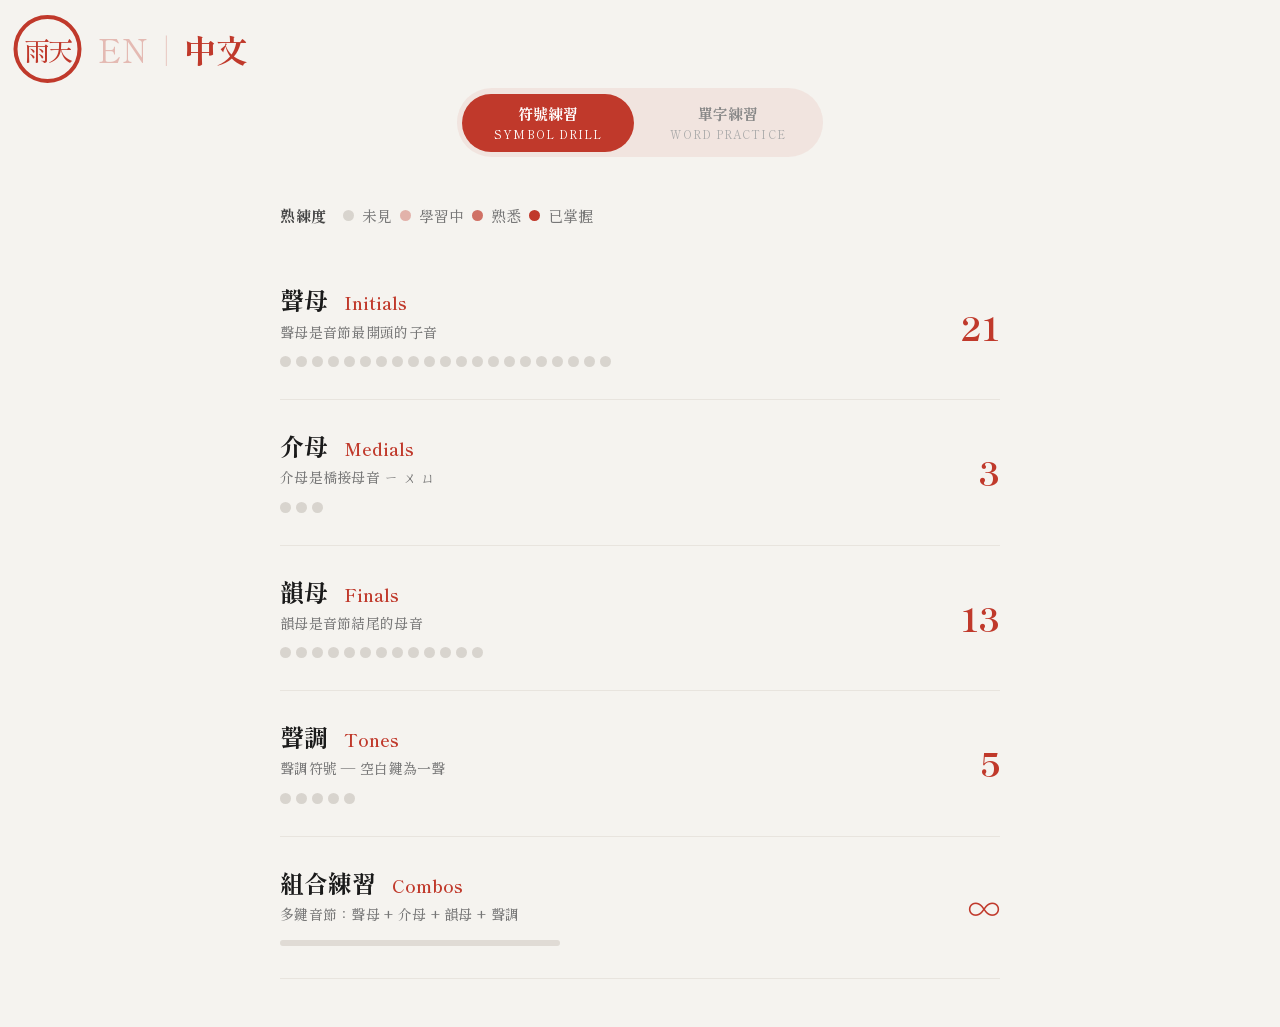
==== commit ddf96843: "final revisions I think" ====
--- a/learn.html
+++ b/learn.html
@@ -204,6 +204,8 @@
         <div id="word-toggles">
           <button class="toggle-btn active" id="btn-show-zhuyin">Zhuyin</button>
           <button class="toggle-btn active" id="btn-show-keys">Key sequence</button>
+          <button class="toggle-btn active" id="btn-show-meaning">Translation</button>
+          <button class="toggle-btn" id="btn-show-word-keyboard">Keyboard map</button>
         </div>
       </div>
 
@@ -220,6 +222,10 @@
         </div>
       </div>
 
+      <div id="word-keyboard-hint" class="hint-hidden">
+        <div id="word-kb"></div>
+      </div>
+
       <div id="word-score-screen" class="hint-hidden">
         <div id="word-score-card">
           <div id="score-title">Session Complete</div>
--- a/style.css
+++ b/style.css
@@ -1,3 +1,4 @@
+@import url('https://fonts.googleapis.com/css2?family=Shippori+Mincho:wght@400;500;700;800&family=Noto+Serif+TC:wght@400;600;700&display=swap');@import url('https://fonts.googleapis.com/css2?family=Noto+Serif+JP:wght@400;500;700;900&family=Noto+Serif+TC:wght@400;500;700;900&display=swap');
 /* ─────────────────────────────────────────────
    1. RESET
 ───────────────────────────────────────────── */
@@ -5,11 +6,12 @@
   margin: 0;
   padding: 0;
   box-sizing: border-box;
-}
-
+  /* Shippori Mincho first, Noto Serif TC catches the Zhuyin */
+  font-family: 'Shippori Mincho', 'Noto Serif TC', serif; 
+}
 body {
   background: #f5f3ef;
-  font-family: -apple-system, BlinkMacSystemFont, "Segoe UI", sans-serif;
+  font-family: 'Noto Serif TC', serif;
 }
 
 /* ─────────────────────────────────────────────
@@ -212,7 +214,6 @@
 }
 
 #title-line {
-  /* Increased the ceiling to 12.5rem and the scaling factor to 8vw */
   font-size: clamp(4.5rem, 8vw, 12.5rem); 
   font-weight: 700;
   color: #c0392b;
@@ -225,12 +226,17 @@
 
 #cursor {
   display: inline-block;
-  width: 2.5px; /* Slightly thicker to match the 1.4 scale */
+  width: 2.5px;
   height: 0.95em;
   background: #c0392b;
   margin-left: 4px;
-  animation: blink 0.9s step-end infinite;
   vertical-align: middle;
+  /* Removed the animation line from here */
+}
+
+@keyframes blink {
+  0%, 100% { opacity: 1; }
+  50% { opacity: 0; }
 }
 
 #subtitle {
--- a/learn.css
+++ b/learn.css
@@ -51,7 +51,7 @@
   background: transparent;
   border: none;
   color: #999;
-  font-size: 14px;
+  font-size: 16px;
   font-weight: 600;
   padding: 0.25rem 0;
   cursor: pointer;
@@ -80,7 +80,7 @@
   align-items: center;
   gap: 1rem;
   padding: 0.5rem 0 1.75rem;
-  font-size: 13px;
+  font-size: 15px;
   font-weight: 500;
   color: #777;
   flex-wrap: wrap;
@@ -89,7 +89,7 @@
 #mastery-legend-label {
   font-weight: 700;
   color: #444;
-  font-size: 13px;
+  font-size: 15px;
   letter-spacing: 0.04em;
 }
 
@@ -221,14 +221,14 @@
 }
 
 #setup-section-name {
-  font-size: 2.2rem;
+  font-size: 2.8rem;
   font-weight: 800;
   color: #c0392b;
   text-align: center;
 }
 
 #setup-desc {
-  font-size: 15px;
+  font-size: 17px;
   color: #666;
   font-weight: 500;
   text-align: center;
@@ -236,7 +236,7 @@
 }
 
 #setup-length-label {
-  font-size: 13px;
+  font-size: 15px;
   letter-spacing: 0.15em;
   text-transform: uppercase;
   color: #888;
@@ -305,7 +305,8 @@
 
 #btn-back {
   background: transparent; border: none;
-  font-size: 14px; font-weight: 700;
+  font-size: 16px; /* Increased from 14px */
+  font-weight: 700;
   color: #888; cursor: pointer;
   letter-spacing: 0.06em; text-transform: uppercase;
   padding: 0; transition: color 0.18s;
@@ -313,7 +314,8 @@
 #btn-back:hover { color: #c0392b; }
 
 #drill-section-title {
-  font-size: 13px; letter-spacing: 0.2em;
+  font-size: 18px; /* Increased from 13px */
+  letter-spacing: 0.2em;
   text-transform: uppercase; color: #999; font-weight: 600;
 }
 
@@ -323,11 +325,13 @@
   display: flex; flex-direction: column; align-items: center; gap: 0.2rem;
 }
 .drill-stat-label {
-  font-size: 11px; letter-spacing: 0.15em;
+  font-size: 14px; /* Increased from 11px */
+  letter-spacing: 0.15em;
   text-transform: uppercase; color: #999; font-weight: 600;
 }
 .drill-stat-value {
-  font-size: 1.8rem; font-weight: 800; color: #c0392b; line-height: 1;
+  font-size: 2.2rem; /* Increased from 1.8rem to balance larger labels */
+  font-weight: 800; color: #c0392b; line-height: 1;
 }
 
 /* mastery dots in drill */
@@ -410,11 +414,11 @@
 }
 
 #drill-pinyin-hint {
-  font-size: 1.75rem;
+  font-size: 2.2rem; /* Increased from 1.75rem */
   color: #666;
   font-weight: 600;
   letter-spacing: 0.15em;
-  min-height: 2.2rem;
+  min-height: 3rem; /* Increased from 2.2rem */
   transition: opacity 0.2s;
 }
 #drill-pinyin-hint.hint-hidden { opacity: 0; pointer-events: none; }
@@ -422,17 +426,24 @@
 /* combo display */
 #drill-combo-display {
   display: flex;
-  gap: 0.6rem;
+  gap: 0.8rem; /* Increased gap slightly */
   align-items: center;
   flex-wrap: wrap;
   justify-content: center;
-  min-height: 4rem;
-}
+  min-height: 6.5rem; /* Increased from 4rem */
+}
+
 .combo-part {
-  font-size: 2.5rem;
+  font-size: 4.5rem; /* Increased from 2.5rem */
   font-weight: 800;
   transition: color 0.15s;
 }
+
+/* Force the '+' separators to scale up (overrides inline JS styles) */
+#drill-combo-display span:not(.combo-part) {
+  font-size: 2.5rem !important; 
+}
+
 .combo-part.done    { color: #219653; }
 .combo-part.active  { color: #c0392b; }
 .combo-part.pending { color: #ccc; }
@@ -447,11 +458,14 @@
 
 .key-badge {
   display: inline-flex; align-items: center; justify-content: center;
-  min-width: 50px; height: 50px; padding: 0 14px;
+  min-width: 60px; /* Increased from 50px */
+  height: 60px;    /* Increased from 50px */
+  padding: 0 14px;
   background: white;
   border: 2px solid rgba(192,57,43,0.25);
   border-radius: 10px;
-  font-size: 18px; font-weight: 800;
+  font-size: 22px; /* Increased from 18px */
+  font-weight: 800;
   color: #c0392b;
   font-family: 'Courier New', monospace;
   box-shadow: 0 2px 0 rgba(192,57,43,0.15);
@@ -477,6 +491,22 @@
   gap: 2.5rem;
   padding: 0.5rem 2rem 1.5rem;
 }
+
+/* word practice keyboard — same fixed side panel */
+#word-keyboard-hint {
+  position: fixed;
+  right: 1rem;
+  top: 50%;
+  transform: translateY(-50%);
+  z-index: 20;
+  background: rgba(245,243,239,0.98);
+  border: 2px solid #e0dbd5;
+  border-radius: 14px;
+  padding: 1.1rem;
+}
+#word-keyboard-hint.hint-hidden { display: none !important; }
+
+#word-kb { display: flex; flex-direction: column; gap: 6px; }
 
 /* keyboard — fixed side panel */
 #drill-keyboard-hint {
@@ -559,7 +589,7 @@
 
 .hsk-pill {
   background: transparent; border: none;
-  color: #999; font-size: 14px; font-weight: 700;
+  color: #999; font-size: 16px; font-weight: 700;
   padding: 0.25rem 0.75rem; cursor: pointer;
   transition: color 0.18s; border-radius: 20px;
 }
@@ -723,6 +753,7 @@
 body.dark .key-badge.pending-key  { border-color: #333; color: #444; box-shadow: none; }
 
 body.dark #drill-keyboard-hint    { background: rgba(26,26,26,0.98); border-color: #333; }
+body.dark #word-keyboard-hint     { background: rgba(26,26,26,0.98); border-color: #333; }
 body.dark .kb-key                 { background: #242424; border-color: #333; }
 body.dark .kb-key.kb-active       { border-color: #e05a4a; background: rgba(224,90,74,0.1); }
 body.dark .kb-key.kb-done         { border-color: #2ecc71; }
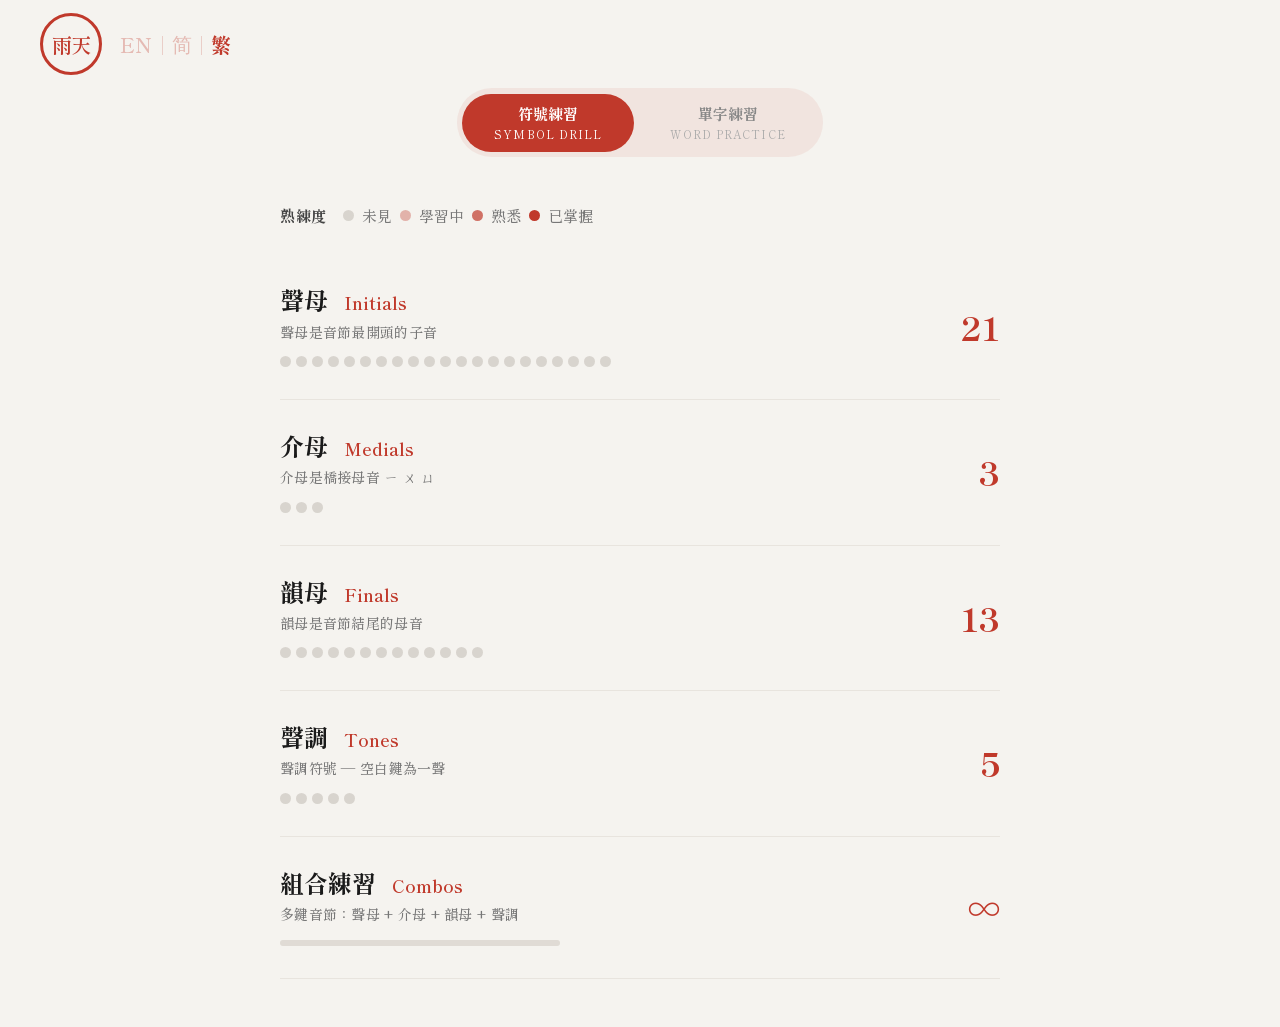
==== commit 77f4da86: "bug fix" ====
--- a/learn.html
+++ b/learn.html
@@ -19,7 +19,9 @@
       <div id="lang-toggle">
         <span id="toggle-en">EN</span>
         <span class="divider">|</span>
-        <span id="toggle-zh">中文</span>
+        <span id="toggle-jian">简</span>
+        <span class="divider">|</span>
+        <span id="toggle-fan">繁</span>
       </div>
     </div>
 
@@ -106,7 +108,7 @@
       <div id="session-setup" class="hidden">
         <div id="setup-card">
           <div id="setup-section-name"></div>
-          <div id="setup-desc" id="setup-description"></div>
+          <div id="setup-desc"></div>
           <div id="setup-length-label"></div>
           <div id="setup-length-options">
             <button class="length-btn" data-len="10">10</button>
@@ -242,4 +244,4 @@
   </div>
   <script src="learn.js"></script>
 </body>
-</html>+</html>
--- a/style.css
+++ b/style.css
@@ -33,45 +33,55 @@
    3. TOP NAV (logo + language toggle, top left)
 ───────────────────────────────────────────── */
 #topnav {
-  position: absolute;
-  top: 2rem;
-  left: 4.5rem;
-  display: flex;
-  align-items: center;
-  gap: 0.5rem;
+  position: fixed;
+  top: 0;
+  left: 0;
+  right: 0;
+  height: 5.5rem;
+  display: flex;
+  align-items: center;
+  padding: 0 2.5rem;
+  gap: 1rem;
   z-index: 10;
 }
 
 #topnav.topnav-scaled {
-  scale: 2; /*1.5*/
-}
+  /* sizing handled directly below */
+}
+
 #logo-mark {
-  width: 34px;
-  height: 34px;
-  border: 2px solid #c0392b;
+  width: 62px;
+  height: 62px;
+  border: 3px solid #c0392b;
   border-radius: 50%;
   display: flex;
   align-items: center;
   justify-content: center;
-  font-size: 13px;
-  color: #c0392b;
-  font-weight: 500;
+  font-size: 20px;
+  color: #c0392b;
+  font-weight: 600;
   letter-spacing: -1px;
   text-decoration: none;
+  flex-shrink: 0;
 }
 
 #lang-toggle {
-  color: #c0392b;  /* add this if missing */
+  color: #c0392b;
   cursor: pointer;
   display: flex;
   align-items: center;
   user-select: none;
+  font-size: 20px;
+  font-weight: 500;
+  letter-spacing: 0.04em;
+  gap: 0.1rem;
 }
 
 #lang-toggle span:not(.divider) {
   opacity: 0.3;
   transition: opacity 0.2s ease, transform 0.2s ease;
   display: inline-block;
+  padding: 0 0.1rem;
 }
 
 #lang-toggle span.active {
@@ -80,9 +90,9 @@
 }
 
 #lang-toggle .divider {
-  margin: 0 6px;
   opacity: 0.2;
   cursor: default;
+  padding: 0 0.2rem;
 }
 
 #lang-toggle span:not(.active):not(.divider):hover {
@@ -94,23 +104,23 @@
 ───────────────────────────────────────────── */
 #btn-settings {
   position: fixed;
-  top: 1.5rem;
+  top: 0;
   right: 2.5rem;
+  height: 5.5rem;
   background: transparent;
   border: none;
   cursor: pointer;
   z-index: 999;
-  padding: 0.4rem;
+  padding: 0;
   display: flex;
   align-items: center;
   justify-content: center;
   transition: transform 0.2s ease;
-  scale: 1.5;
 }
 
 #btn-settings svg {
-  width: 26px;
-  height: 26px;
+  width: 36px;
+  height: 36px;
   pointer-events: none;
   transition: transform 0.2s ease;
 }
@@ -120,7 +130,7 @@
 }
 
 #btn-settings:hover svg {
-  transform: /*scale(1.35)*/ rotate(90deg);
+  transform: rotate(90deg);
 }
 
 /* ─────────────────────────────────────────────
@@ -128,7 +138,7 @@
 ───────────────────────────────────────────── */
 #settings-menu {
   position: fixed;
-  top: 4.5rem;
+  top: 5.75rem;
   right: 2.5rem;
   background: white;
   border: 3.5px solid #c0392b;
@@ -208,13 +218,14 @@
   display: flex;
   flex-direction: column;
   align-items: center;
-  gap: 0.6rem; 
+  gap: 0.6rem;
   z-index: 5;
-  scale: 1.4; /* Split the difference between 1.2 and 1.65 */
+  padding: 0 2rem;
+  max-width: 100%;
 }
 
 #title-line {
-  font-size: clamp(4.5rem, 8vw, 12.5rem); 
+  font-size: clamp(5rem, 12vw, 14rem);
   font-weight: 700;
   color: #c0392b;
   letter-spacing: -0.01em;
@@ -226,12 +237,12 @@
 
 #cursor {
   display: inline-block;
-  width: 2.5px;
+  width: 3px;
   height: 0.95em;
   background: #c0392b;
-  margin-left: 4px;
+  margin-left: 6px;
   vertical-align: middle;
-  /* Removed the animation line from here */
+  animation: blink 0.9s step-end infinite;
 }
 
 @keyframes blink {
@@ -240,8 +251,7 @@
 }
 
 #subtitle {
-  /* Increased slightly for better legibility */
-  font-size: clamp(0.75rem, 1.4vw, 1.2rem);
+  font-size: clamp(0.85rem, 1.6vw, 1.3rem);
   color: #888;
   letter-spacing: 0.12em;
   text-transform: uppercase;
@@ -261,8 +271,8 @@
 }
 
 .btn-half {
-  padding: 0.75rem 2.8rem;
-  font-size: clamp(0.85rem, 1.5vw, 1rem);
+  padding: 0.9rem 3.5rem;
+  font-size: clamp(0.95rem, 1.6vw, 1.15rem);
   font-weight: 600;
   color: white;
   background: transparent;
@@ -400,4 +410,21 @@
 body.dark .timer-pill.active {
   border-color: #e05a4a;
   color: #e05a4a;
+}
+/* ─────────────────────────────────────────────
+   12. TOP DIVIDER LINE (index.html only)
+───────────────────────────────────────────── */
+#top-divider {
+  position: fixed;
+  top: 5.5rem;
+  left: 0;
+  right: 0;
+  height: 1px;
+  background: rgba(192, 57, 43, 0.15);
+  z-index: 5;
+  pointer-events: none;
+}
+
+body.dark #top-divider {
+  background: rgba(255, 255, 255, 0.08);
 }
